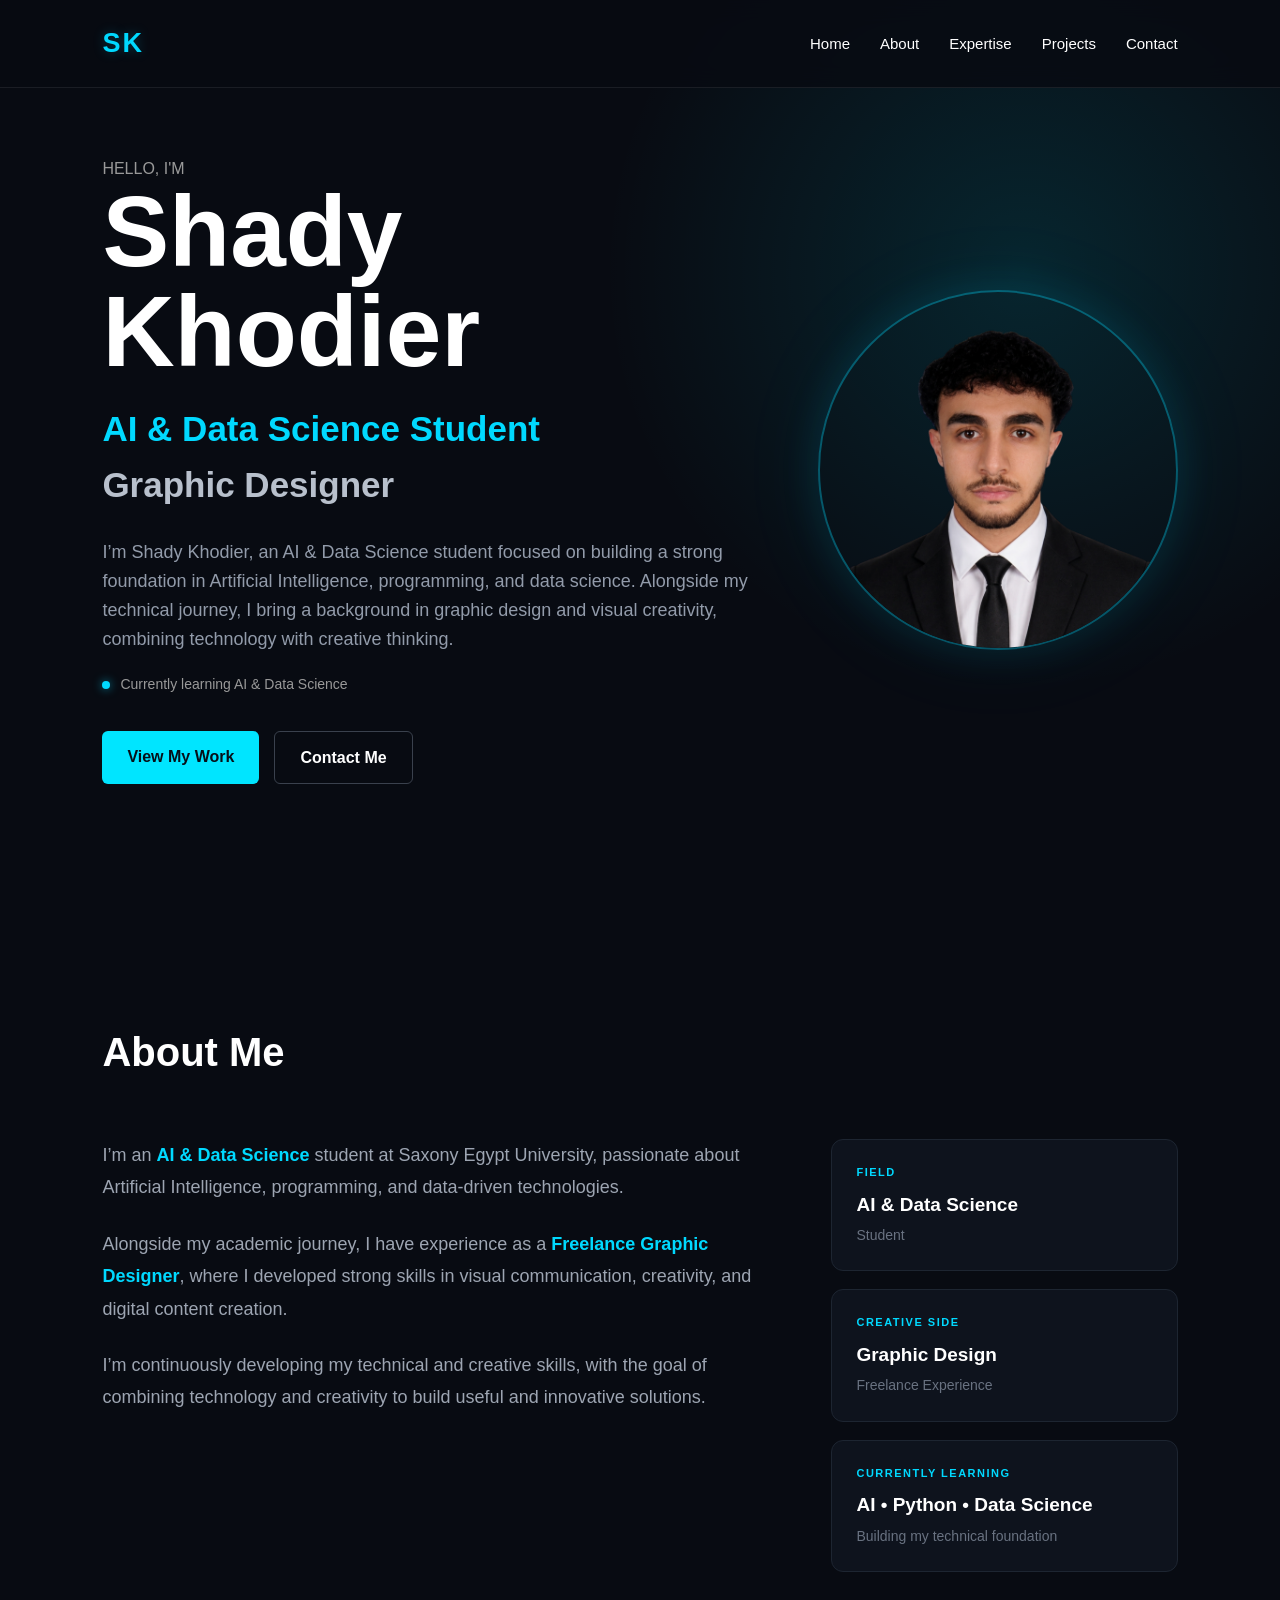
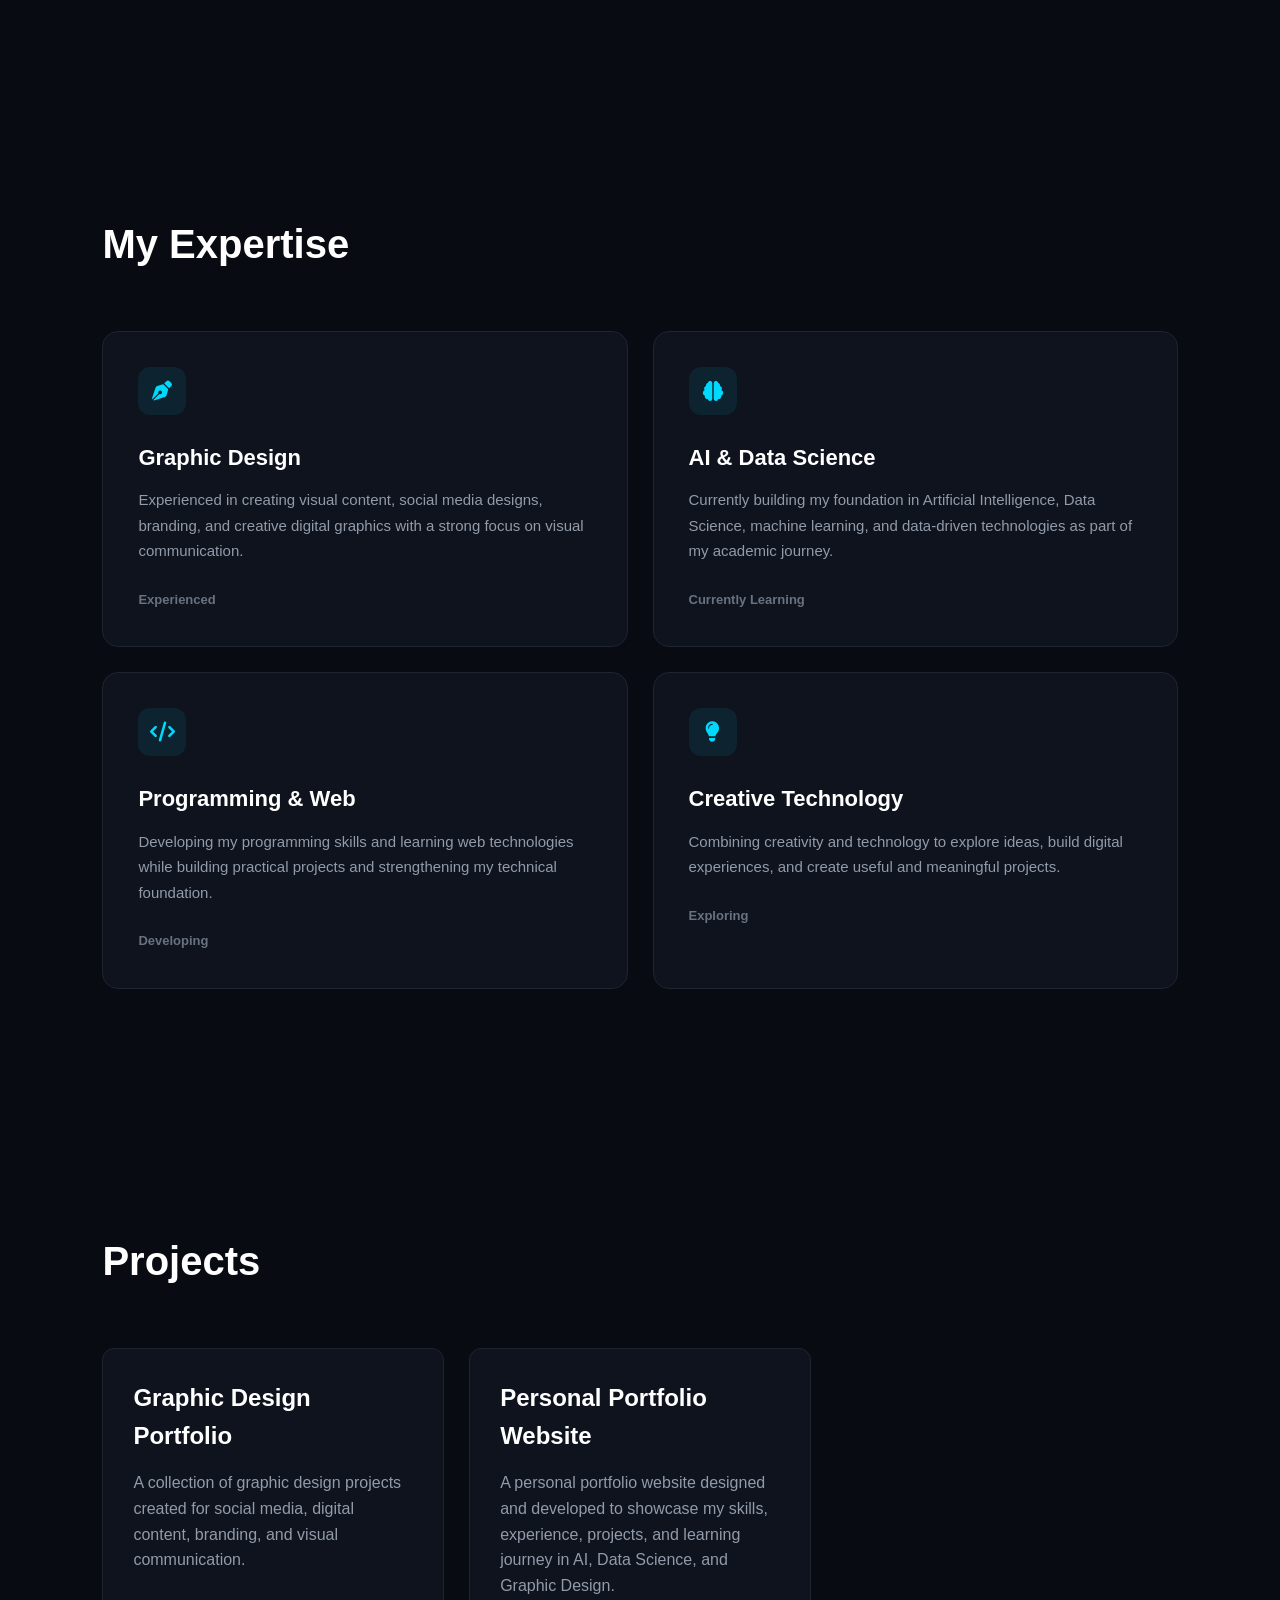
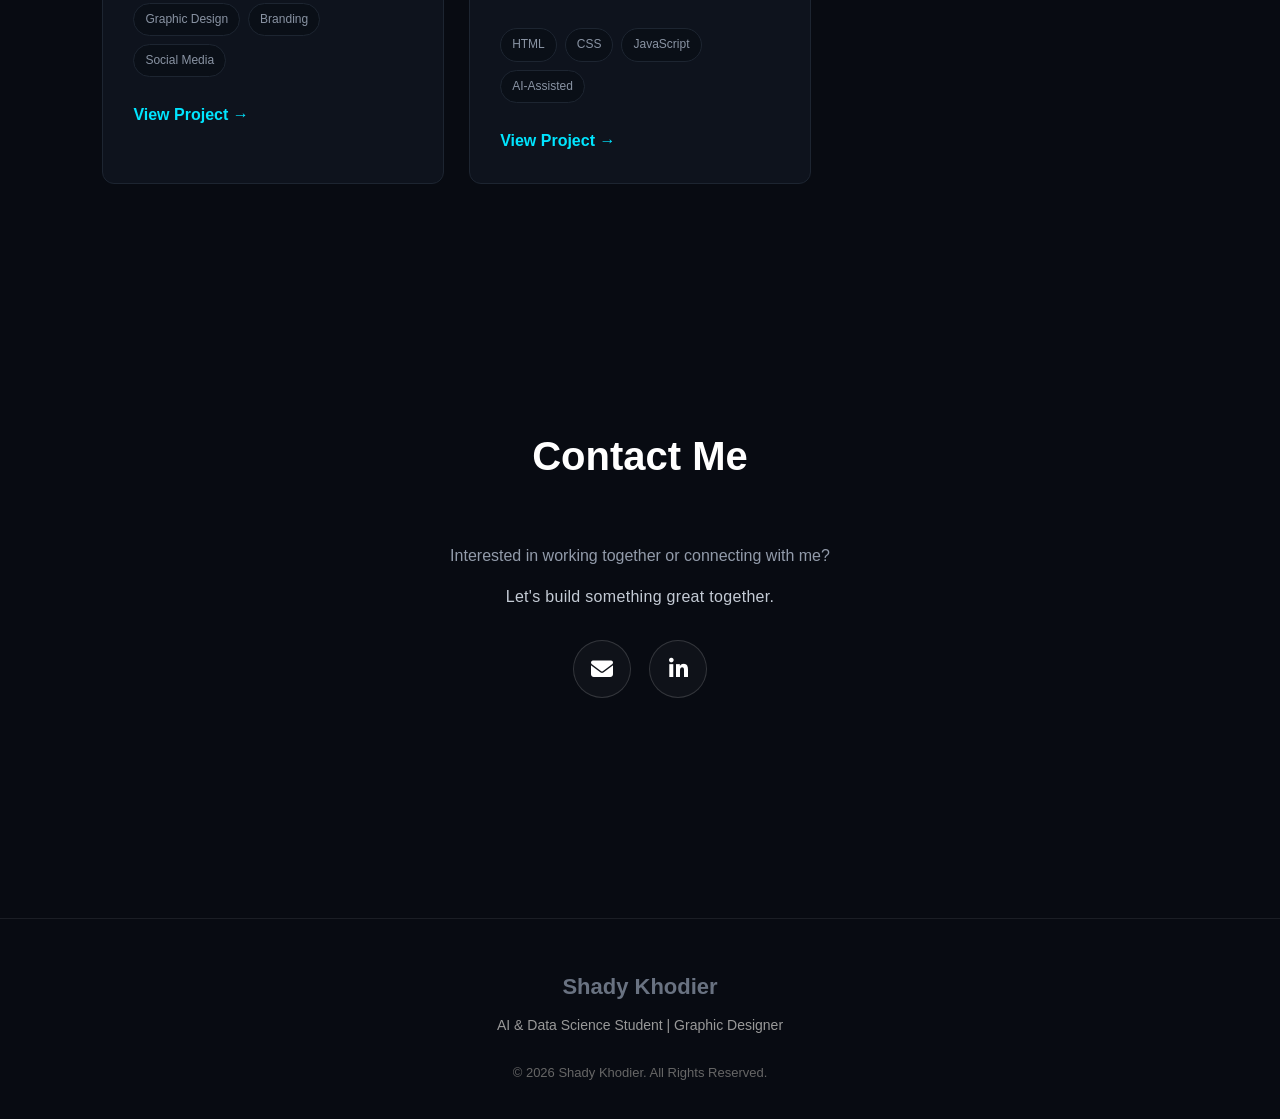
==== index.html @ 6417afae "Update index.html" ====
<!DOCTYPE html>
<html lang="en">
<head>
    <meta charset="UTF-8">
    <meta name="viewport" content="width=device-width, initial-scale=1.0">

    <title>Shady Khodier | Portfolio</title>
<meta name="google-site-verification" content="KczdoAHq66aQxVwwNg5sdXJlQKTDKPggame32g6WT70" />
    <link rel="icon" type="image/png" href="shady.png">
    <link rel="stylesheet" href="style.css">

<!-- Font Awesome Icons -->
<link rel="stylesheet" href="https://cdnjs.cloudflare.com/ajax/libs/font-awesome/6.5.2/css/all.min.css">
</head>

<body>

    <!-- Navigation -->
    <nav class="navbar">
        <div class="logo">SK</div>

        <ul class="nav-links">
            <li><a href="#home">Home</a></li>
            <li><a href="#about">About</a></li>
            <li><a href="#expertise">Expertise</a></li>
            <li><a href="#projects">Projects</a></li>
            <li><a href="#contact">Contact</a></li>
        </ul>
    </nav>


    <!-- Hero Section -->
    <section id="home" class="hero">

        

        <div class="hero-content">

           
            
            <p class="small-title">HELLO, I'M</p>

            <h1>Shady Khodier</h1>

            <h2>
    <span class="highlight-text">AI & Data Science Student</span><br>
    Graphic Designer
</h2>

            <p class="hero-description">
    I’m Shady Khodier, an AI & Data Science student focused on building
    a strong foundation in Artificial Intelligence, programming, and data science.
    Alongside my technical journey, I bring a background in graphic design
    and visual creativity, combining technology with creative thinking.
</p>

<p class="learning-status">
    <span class="status-dot"></span>
    Currently learning AI & Data Science
</p>

            <div class="hero-buttons">
                <a href="#projects" class="btn primary-btn">View My Work</a>
                <a href="#contact" class="btn secondary-btn">Contact Me</a>
            </div>

                </div>

        <div class="hero-image">
            <img src="shady.png" alt="Shady Khodier" style="width: 300px; height: 300px; object-fit: cover;">
        </div>

    </section>


    <!-- About -->
    <section id="about" class="section">

        <div class="section-title">
            
            <h2>About Me</h2>
        </div>

       <div class="about-content">

    <div class="about-text">

        <p>
            I’m an <span>AI & Data Science</span> student at Saxony Egypt University,
            passionate about Artificial Intelligence, programming, and data-driven technologies.
        </p>

        <p>
            Alongside my academic journey, I have experience as a
            <span>Freelance Graphic Designer</span>, where I developed strong skills
            in visual communication, creativity, and digital content creation.
        </p>

        <p>
            I’m continuously developing my technical and creative skills,
            with the goal of combining technology and creativity to build useful
            and innovative solutions.
        </p>

    </div>


    <div class="about-info">

        <div class="info-item">
            <span class="info-label">FIELD</span>
            <h3>AI & Data Science</h3>
            <p>Student</p>
        </div>

        <div class="info-item">
            <span class="info-label">CREATIVE SIDE</span>
            <h3>Graphic Design</h3>
            <p>Freelance Experience</p>
        </div>

        <div class="info-item">
            <span class="info-label">CURRENTLY LEARNING</span>
            <h3>AI • Python • Data Science</h3>
            <p>Building my technical foundation</p>
        </div>

    </div>

</div>

    </section>


    
<!-- Expertise -->
<section id="expertise" class="section">

    <div class="section-title">
        
        <h2>My Expertise</h2>
    </div>

    <div class="expertise-grid">

        <!-- Graphic Design -->
        <div class="expertise-card">

            <div class="expertise-top">
                

                <div class="expertise-icon">
                    <i class="fa-solid fa-pen-nib"></i>
                </div>
            </div>

            <h3>Graphic Design</h3>

            <p>
                Experienced in creating visual content, social media designs,
                branding, and creative digital graphics with a strong focus
                on visual communication.
            </p>

            <span class="expertise-status">Experienced</span>

        </div>


        <!-- AI & Data Science -->
        <div class="expertise-card">

            <div class="expertise-top">
                

                <div class="expertise-icon">
                    <i class="fa-solid fa-brain"></i>
                </div>
            </div>

            <h3>AI & Data Science</h3>

            <p>
                Currently building my foundation in Artificial Intelligence,
                Data Science, machine learning, and data-driven technologies
                as part of my academic journey.
            </p>

            <span class="expertise-status">Currently Learning</span>

        </div>


        <!-- Programming & Web -->
        <div class="expertise-card">

            <div class="expertise-top">
                

                <div class="expertise-icon">
                    <i class="fa-solid fa-code"></i>
                </div>
            </div>

            <h3>Programming & Web</h3>

            <p>
                Developing my programming skills and learning web technologies
                while building practical projects and strengthening my technical
                foundation.
            </p>

            <span class="expertise-status">Developing</span>

        </div>


        <!-- Creative Technology -->
        <div class="expertise-card">

            <div class="expertise-top">
                

                <div class="expertise-icon">
                    <i class="fa-solid fa-lightbulb"></i>
                </div>
            </div>

            <h3>Creative Technology</h3>

            <p>
                Combining creativity and technology to explore ideas,
                build digital experiences, and create useful and meaningful
                projects.
            </p>

            <span class="expertise-status">Exploring</span>

        </div>

    </div>

</section>




    <!-- Projects -->
<section id="projects" class="section">

    <div class="section-title">
        
        <h2>Projects</h2>
    </div>

    <div class="projects-grid">

        <!-- Project 01 -->
        <div class="project-card">

            <h3>Graphic Design Portfolio</h3>

            <p>
                A collection of graphic design projects created for social media,
                digital content, branding, and visual communication.
            </p>

            <div class="project-tags">
                <span>Graphic Design</span>
                <span>Branding</span>
                <span>Social Media</span>
            </div>

            <a href="graphic-design.html" class="project-link">
                View Project →
            </a>

        </div>


        <!-- Project 02 -->
        <div class="project-card">

            

            <h3>Personal Portfolio Website</h3>

            <p>
                A personal portfolio website designed and developed to showcase
                my skills, experience, projects, and learning journey in
                AI, Data Science, and Graphic Design.
            </p>

            <div class="project-tags">
                <span>HTML</span>
                <span>CSS</span>
                <span>JavaScript</span>
                <span>AI-Assisted</span>
            </div>

            <a href="portfolio-website.html" class="project-link">
    View Project →
</a>

        </div>

    </div>

</section>


   <!-- Contact -->
<section id="contact" class="section contact-section">

    <div class="section-title">
        
        <h2>Contact Me</h2>
    </div>

    <p>
    Interested in working together or connecting with me?
</p>

<p class="contact-cta">
    Let's build something great together.
</p>

    <div class="social-icons">

        <!-- Gmail -->
<a href="https://mail.google.com/mail/?view=cm&fs=1&to=engshadykhodier@gmail.com"
   target="_blank"
   rel="noopener noreferrer"
   class="social-icon"
   aria-label="Email">

    <i class="fa-solid fa-envelope"></i>

</a>


        <!-- LinkedIn -->
        <a href="https://www.linkedin.com/in/shady-ahmed-khodier/" 
           target="_blank"
           rel="noopener noreferrer"
           class="social-icon"
           aria-label="LinkedIn">

            <i class="fa-brands fa-linkedin-in"></i>

        </a>

    </div>

</section>


    <!-- Footer -->
<footer>

    <div class="footer-content">

        <h3>Shady Khodier</h3>

        <p>
            AI & Data Science Student | Graphic Designer
        </p>

        <span>
            © 2026 Shady Khodier. All Rights Reserved.
        </span>

    </div>

</footer>


    <script src="script.js"></script>

</body>
</html>
---- style.css ----
/* ================================
   RESET
================================ */

* {
    margin: 0;
    padding: 0;
    box-sizing: border-box;
}

html {
    scroll-behavior: smooth;
}

body {
    font-family: Arial, Helvetica, sans-serif;
    background: #080b12;
    color: #ffffff;
    line-height: 1.6;
}


/* ================================
   NAVBAR
================================ */

.navbar {
    position: fixed;
    top: 0;
    left: 0;
    width: 100%;

    display: flex;
    justify-content: space-between;
    align-items: center;

    padding: 22px 8%;

    background: rgba(8, 11, 18, 0.85);
    backdrop-filter: blur(12px);

    border-bottom: 1px solid rgba(255, 255, 255, 0.08);

    z-index: 1000;
}

.logo {
    font-size: 22px;
    font-weight: 700;
    letter-spacing: 1px;
}

.nav-links {
    display: flex;
    gap: 30px;
    list-style: none;
}

.nav-links a {
    color: #ffffff;
    text-decoration: none;
    font-size: 15px;

    transition: 0.3s;
}

.nav-links a:hover {
    color: #00e5ff;
}


/* ================================
   HERO
================================ */

.hero {
    min-height: 100vh;

    display: flex;
    align-items: center;

    padding: 120px 8% 80px;

    background:
        radial-gradient(
            circle at 80% 30%,
            rgba(0, 229, 255, 0.12),
            transparent 35%
        );
}

.hero-content {
    max-width: 850px;
}

.small-title {
    color: #999999;
}

.hero h1 {
    font-size: clamp(55px, 8vw, 100px);
    line-height: 1;
    margin-bottom: 20px;
}

.hero h2 {
    font-size: clamp(22px, 3vw, 35px);
    color: #b8c0cc;
    margin-bottom: 25px;
}

.hero-description {
    max-width: 650px;
    color: #929baa;
    font-size: 18px;
}


/* ================================
   BUTTONS
================================ */

.hero-buttons {
    display: flex;
    gap: 15px;
    margin-top: 35px;
    flex-wrap: wrap;
}

.btn {
    display: inline-block;

    padding: 13px 25px;

    border-radius: 6px;

    text-decoration: none;

    font-weight: bold;

    transition: 0.3s;
}

.primary-btn {
    background: #00e5ff;
    color: #061018;
}

.primary-btn:hover {
    transform: translateY(-3px);
    box-shadow: 0 10px 30px rgba(0, 229, 255, 0.25);
}

.secondary-btn {
    color: #ffffff;
    border: 1px solid #3a414d;
}

.secondary-btn:hover {
    border-color: #00e5ff;
    color: #00e5ff;
}


/* ================================
   SECTIONS
================================ */

.section {
    padding: 120px 8%;
    max-width: 1400px;
    margin: auto;
}

.section-title {
    display: flex;
    align-items: center;
    gap: 15px;

    margin-bottom: 55px;
}

.section-title span {
    color: #00e5ff;
    font-size: 14px;
    font-weight: bold;
}

.section-title h2 {
    font-size: 40px;
}


/* ================================
   ABOUT
================================ */

/* ================================
   ABOUT
================================ */

.about-content {
    display: grid;
    grid-template-columns: minmax(0, 1.5fr) minmax(280px, 0.8fr);
    gap: 80px;
    align-items: start;
}

.about-text {
    max-width: 800px;
}

.about-text p {
    color: #9da5b2;
    font-size: 18px;
    line-height: 1.8;
    margin-bottom: 24px;
}

.about-text p span {
    color: #00d9ff;
    font-weight: 600;
}


/* About Info */

.about-info {
    display: flex;
    flex-direction: column;
    gap: 18px;
}

.info-item {
    padding: 24px;
    background: #0e131d;
    border: 1px solid #1d2531;
    border-radius: 12px;
    transition: 0.3s ease;
}

.info-item:hover {
    transform: translateY(-4px);
    border-color: #00d9ff;
}

.info-label {
    display: block;
    color: #00d9ff;
    font-size: 11px;
    font-weight: bold;
    letter-spacing: 1.5px;
    margin-bottom: 8px;
}

.info-item h3 {
    font-size: 19px;
    margin-bottom: 4px;
}

.info-item p {
    color: #697281;
    font-size: 14px;
}



/* ================================
   EXPERTISE
================================ */

.expertise-grid {
    display: grid;
    grid-template-columns: repeat(2, 1fr);
    gap: 25px;
}

.expertise-card {
    position: relative;
    padding: 35px;

    background: #0e131d;
    border: 1px solid #1d2531;
    border-radius: 16px;

    transition: 0.3s ease;
    overflow: hidden;
}

.expertise-card:hover {
    transform: translateY(-7px);
    border-color: #00d9ff;
    box-shadow: 0 15px 40px rgba(0, 217, 255, 0.08);
}

.expertise-icon {
    width: 48px;
    height: 48px;

    display: flex;
    align-items: center;
    justify-content: center;

    margin-bottom: 25px;

    border-radius: 12px;

    background: rgba(0, 217, 255, 0.08);
    color: #00d9ff;

    font-size: 20px;
}

.expertise-card h3 {
    font-size: 22px;
    margin-bottom: 12px;
}

.expertise-card p {
    color: #929baa;
    line-height: 1.7;
    font-size: 15px;
    margin-bottom: 22px;
}

.expertise-status {
    color: #697281;
    font-size: 13px;
    font-weight: 600;
}

.expertise-status span {
    color: #00d9ff;
}


/* ================================
   PROJECTS
================================ */

.projects-grid {
    display: grid;
    grid-template-columns: repeat(3, 1fr);
    gap: 25px;
}

.project-card {
    min-height: 250px;

    padding: 30px;

    background: #0e131d;

    border: 1px solid #1d2531;

    border-radius: 12px;

    transition: 0.3s;
}

.project-card:hover {
    transform: translateY(-7px);
    border-color: #00e5ff;
}

.project-card h3 {
    font-size: 24px;
    margin-bottom: 15px;
}

.project-card p {
    color: #929baa;
    margin-bottom: 30px;
}

.project-link {
    color: #00e5ff;
    text-decoration: none;
    font-weight: bold;
}


/* ================================
   CONTACT
================================ */

.contact-section {
    text-align: center;
}

.contact-section .section-title {
    justify-content: center;
}

.contact-section > p {
    color: #929baa;
    margin-bottom: 30px;
}


/* ================================
   FOOTER
================================ */

footer {
    padding: 30px 8%;

    text-align: center;

    border-top: 1px solid #1d2531;

    color: #697281;

    font-size: 14px;
}


/* ================================
   RESPONSIVE
================================ */

@media (max-width: 900px) {
    .about-content {
        grid-template-columns: 1fr;
        gap: 40px;
    }
    
    .projects-grid {
        grid-template-columns: 1fr;
    }

    .nav-links {
        gap: 15px;
    }

    .hero h1 {
        font-size: 60px;
    }
}


@media (max-width: 600px) {

    .navbar {
        padding: 18px 5%;
    }

    .nav-links {
        display: none;
    }

    .hero,
    .section {
        padding-left: 5%;
        padding-right: 5%;
    }

    .hero h1 {
        font-size: 48px;
    }

    .hero h2 {
        font-size: 23px;
    }

    .section-title h2 {
        font-size: 32px;
    }
}
/* ============================= */
/* Graphic Design Page */
/* ============================= */

.graphic-design-page {
    padding-top: 140px;
}

.project-intro {
    max-width: 800px;
    margin-bottom: 60px;
}

.project-intro p {
    color: #a8a8a8;
    font-size: 17px;
    line-height: 1.8;
    margin-bottom: 15px;
}


/* Design Categories */

.design-categories {
    display: grid;
    grid-template-columns: repeat(2, 1fr);
    gap: 25px;
}


/* Design Card */

.design-card {
    position: relative;
    padding: 35px;
    border: 1px solid rgba(255, 255, 255, 0.08);
    border-radius: 16px;
    background: rgba(255, 255, 255, 0.02);
    transition: 0.3s ease;
    overflow: hidden;
}

.design-card:hover {
    transform: translateY(-8px);
    border-color: rgba(255, 255, 255, 0.25);
    background: rgba(255, 255, 255, 0.04);
}


/* Number */

.design-icon {
    width: 45px;
    height: 45px;

    display: flex;
    align-items: center;
    justify-content: center;

    margin-bottom: 25px;

    border: 1px solid rgba(255, 255, 255, 0.15);
    border-radius: 10px;

    font-size: 13px;
    color: #ffffff;
}


/* Card Title */

.design-card h3 {
    font-size: 22px;
    margin-bottom: 15px;
}


/* Card Description */

.design-card p {
    color: #999999;
    line-height: 1.7;
    font-size: 15px;
}


/* Back Button */

.project-back {
    margin-top: 60px;
}


/* ============================= */
/* Responsive */
/* ============================= */

@media (max-width: 768px) {

    .graphic-design-page {
        padding-top: 110px;
    }

    .design-categories {
        grid-template-columns: 1fr;
    }

    .design-card {
        padding: 28px;
    }

}
/* ============================= */
/* Portfolio Website Project */
/* ============================= */

.project-details-page {
    padding-top: 140px;
}


/* Project Information */

.project-info-grid {
    display: grid;
    grid-template-columns: repeat(2, 1fr);
    gap: 25px;
    margin-top: 50px;
}


.project-info-card {
    padding: 35px;
    border: 1px solid rgba(255, 255, 255, 0.08);
    border-radius: 16px;
    background: rgba(255, 255, 255, 0.02);
    transition: 0.3s ease;
}


.project-info-card:hover {
    transform: translateY(-8px);
    border-color: rgba(255, 255, 255, 0.25);
    background: rgba(255, 255, 255, 0.04);
}


.project-info-card span {
    display: block;
    margin-bottom: 20px;

    font-size: 13px;
    color: #999999;
}


.project-info-card h3 {
    font-size: 22px;
    margin-bottom: 15px;
}


.project-info-card p {
    color: #999999;
    line-height: 1.7;
    font-size: 15px;
}


/* Project Story */

.project-story {
    max-width: 850px;
    margin-top: 80px;
}


.project-story h2 {
    font-size: 30px;
    margin-bottom: 20px;
}


.project-story p {
    color: #999999;
    line-height: 1.8;
    font-size: 16px;
    margin-bottom: 18px;
}


/* Future Improvements */

.future-list {
    padding-left: 20px;
    margin-top: 25px;
}


.future-list li {
    color: #999999;
    line-height: 2;
    margin-bottom: 8px;
}


/* Back Button */

.project-details-page .project-back {
    margin-top: 70px;
}


/* Responsive */

@media (max-width: 768px) {

    .project-details-page {
        padding-top: 110px;
    }

    .project-info-grid {
        grid-template-columns: 1fr;
    }

    .project-info-card {
        padding: 28px;
    }

    .project-story h2 {
        font-size: 25px;
    }

}
/* ============================= */
/* Contact Social Icons */
/* ============================= */

.social-icons {
    display: flex;
    justify-content: center;
    align-items: center;
    gap: 18px;
    margin-top: 30px;
}

.social-icon {
    width: 58px;
    height: 58px;

    display: flex;
    align-items: center;
    justify-content: center;

    border: 1px solid rgba(255, 255, 255, 0.15);
    border-radius: 50%;

    color: #ffffff;
    text-decoration: none;

    font-size: 22px;

    background: rgba(255, 255, 255, 0.03);

    transition: 0.3s ease;
}

.social-icon:hover {
    transform: translateY(-5px);
    border-color: rgba(255, 255, 255, 0.4);
    background: rgba(255, 255, 255, 0.08);
}
/* ============================= */
/* Footer */
/* ============================= */

footer {
    margin-top: 100px;
    padding: 50px 20px 35px;

    border-top: 1px solid rgba(255, 255, 255, 0.08);

    text-align: center;
}

.footer-content h3 {
    font-size: 22px;
    margin-bottom: 10px;
}

.footer-content p {
    color: #999999;
    font-size: 14px;
    margin-bottom: 25px;
}

.footer-content span {
    color: #666666;
    font-size: 13px;
}
/* Hero Highlight */

.highlight-text {
    color: #00d9ff;
    font-weight: 700;
}
/* Learning Status */

.learning-status {
    display: flex;
    align-items: center;
    gap: 10px;

    margin-top: 20px;

    color: #999999;
    font-size: 14px;
}

.status-dot {
    width: 8px;
    height: 8px;

    border-radius: 50%;

    background: #00d9ff;

    box-shadow: 0 0 10px rgba(0, 217, 255, 0.6);
}
/* Navbar Logo */

.logo {
    color: #00d9ff;
}
/* SK Logo */

/* SK Logo */

.logo {
    color: #00d9ff;
    font-size: 27px;
    font-weight: 900;
    letter-spacing: 2px;

    text-transform: uppercase;

    text-shadow: 0 0 12px rgba(0, 217, 255, 0.25);

    transition: 0.3s ease;
}

.logo:hover {
    text-shadow: 0 0 18px rgba(0, 217, 255, 0.5);
}
/* ================================
   EXPERTISE RESPONSIVE
================================ */

@media (max-width: 768px) {

    .expertise-grid {
        grid-template-columns: 1fr;
    }

    .expertise-card {
        padding: 28px;
    }

}



/* ================================
   PROJECT TAGS
================================ */

.project-tags {
    display: flex;
    flex-wrap: wrap;
    gap: 8px;
    margin-bottom: 25px;
}

.project-tags span {
    padding: 6px 11px;

    border: 1px solid #1d2531;
    border-radius: 20px;

    color: #8993a3;
    background: #0a0f17;

    font-size: 12px;
    transition: 0.3s ease;
}

.project-tags span:hover {
    color: #00d9ff;
    border-color: #00d9ff;
}
/* ================================
   CONTACT CTA
================================ */

.contact-cta {
    margin-top: -15px;
    color: #c4cbd5 !important;
    font-size: 16px;
    font-weight: 500;
    letter-spacing: 0.3px;
}
/* ================================
   HERO IMAGE
================================ */

.hero {
    justify-content: space-between;
    gap: 60px;
}

.hero-image {
    width: 360px;
    height: 360px;
    flex-shrink: 0;

    display: flex;
    align-items: center;
    justify-content: center;

    border-radius: 50%;

    border: 2px solid rgba(0, 217, 255, 0.35);

    box-shadow:
        0 0 40px rgba(0, 217, 255, 0.12),
        0 0 100px rgba(0, 217, 255, 0.05);

    overflow: hidden;
}

.hero-image img {
    width: 100%;
    height: 100%;
    object-fit: cover;
    display: block;
   transform: scale(1.25) translateY(25px);
}
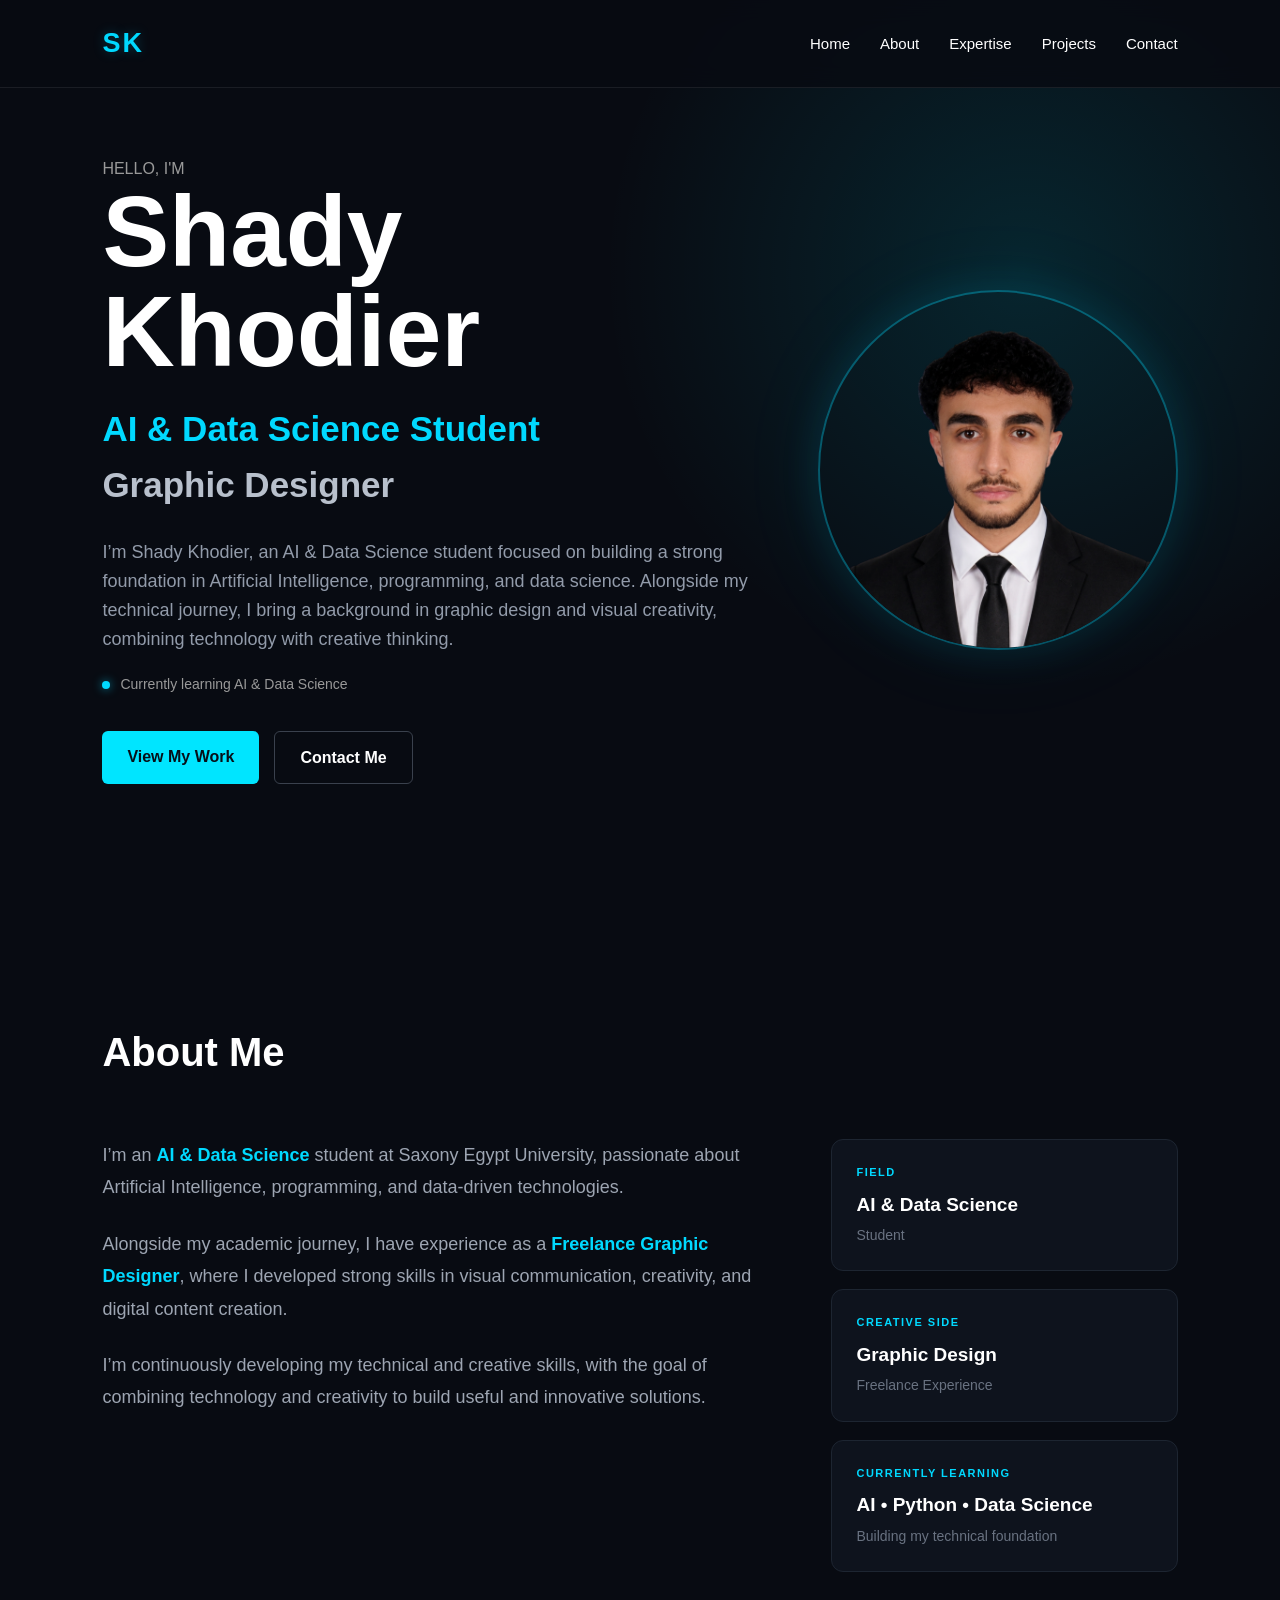
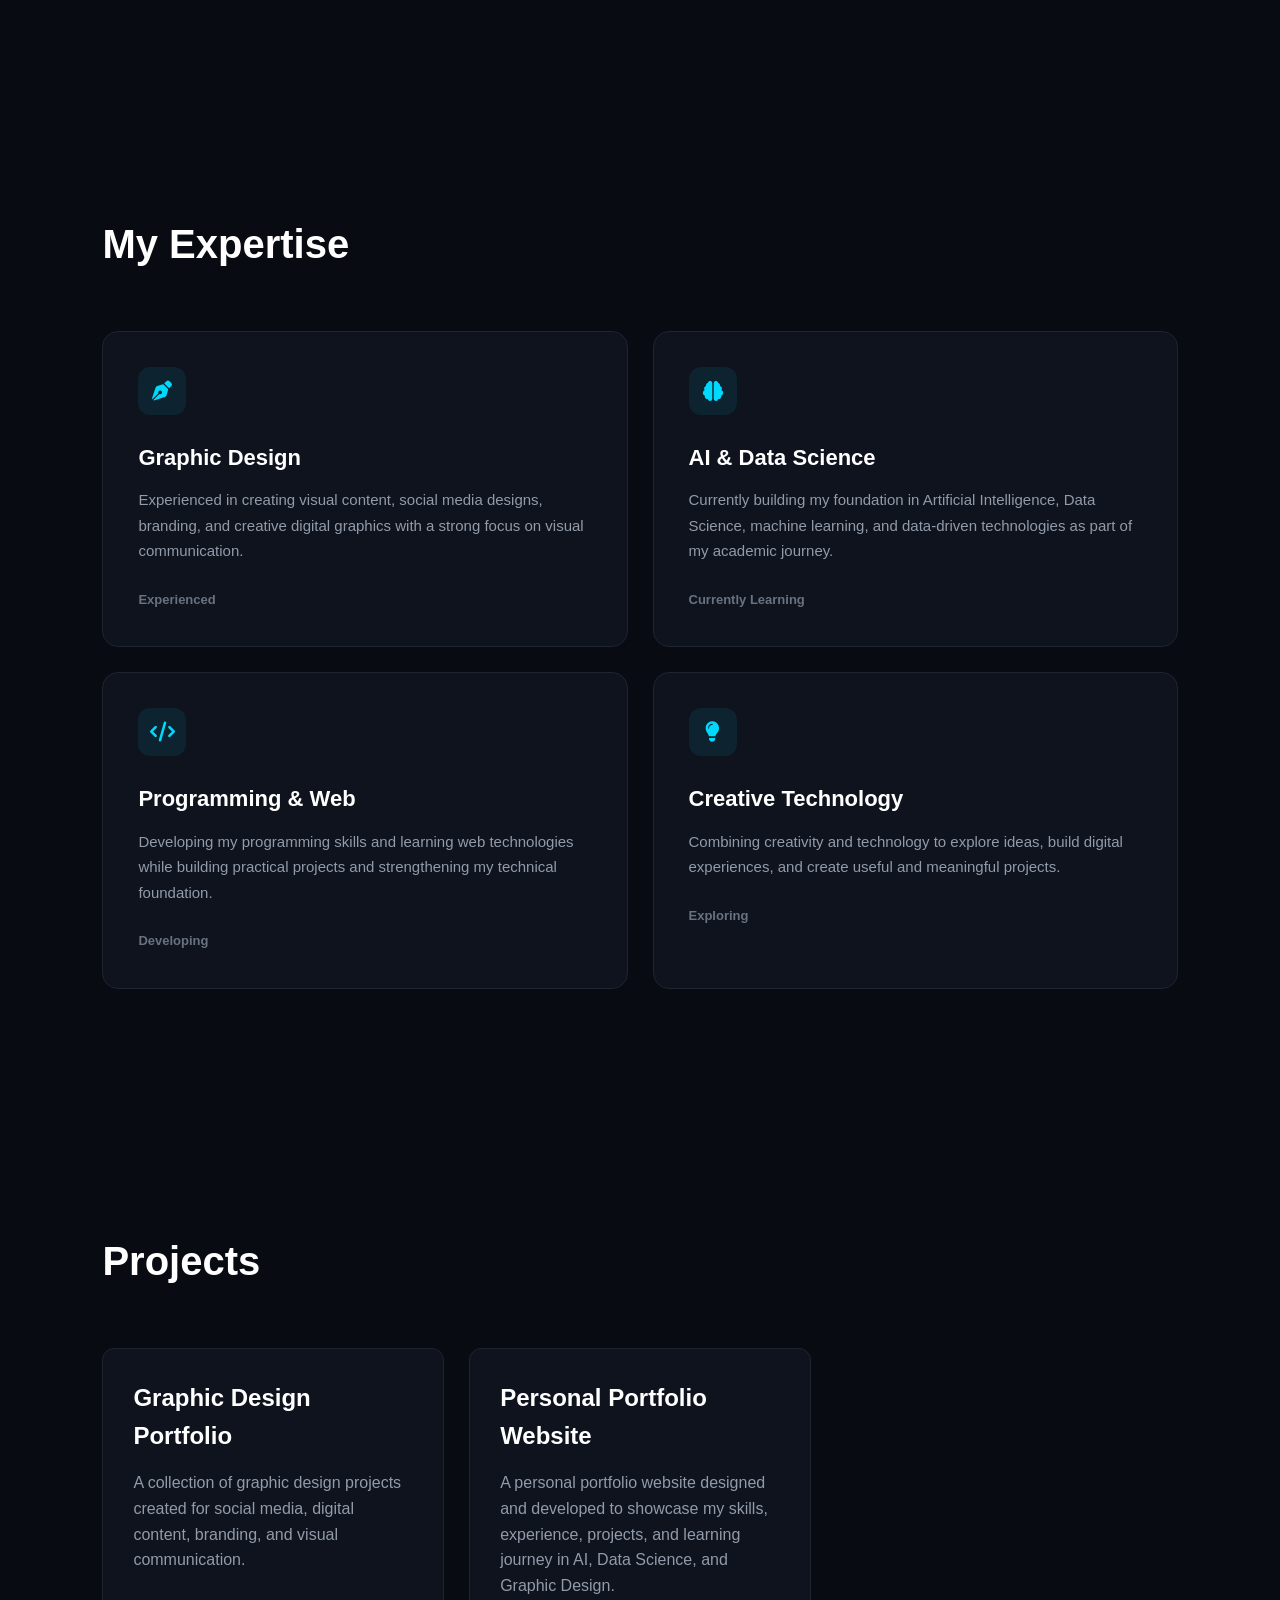
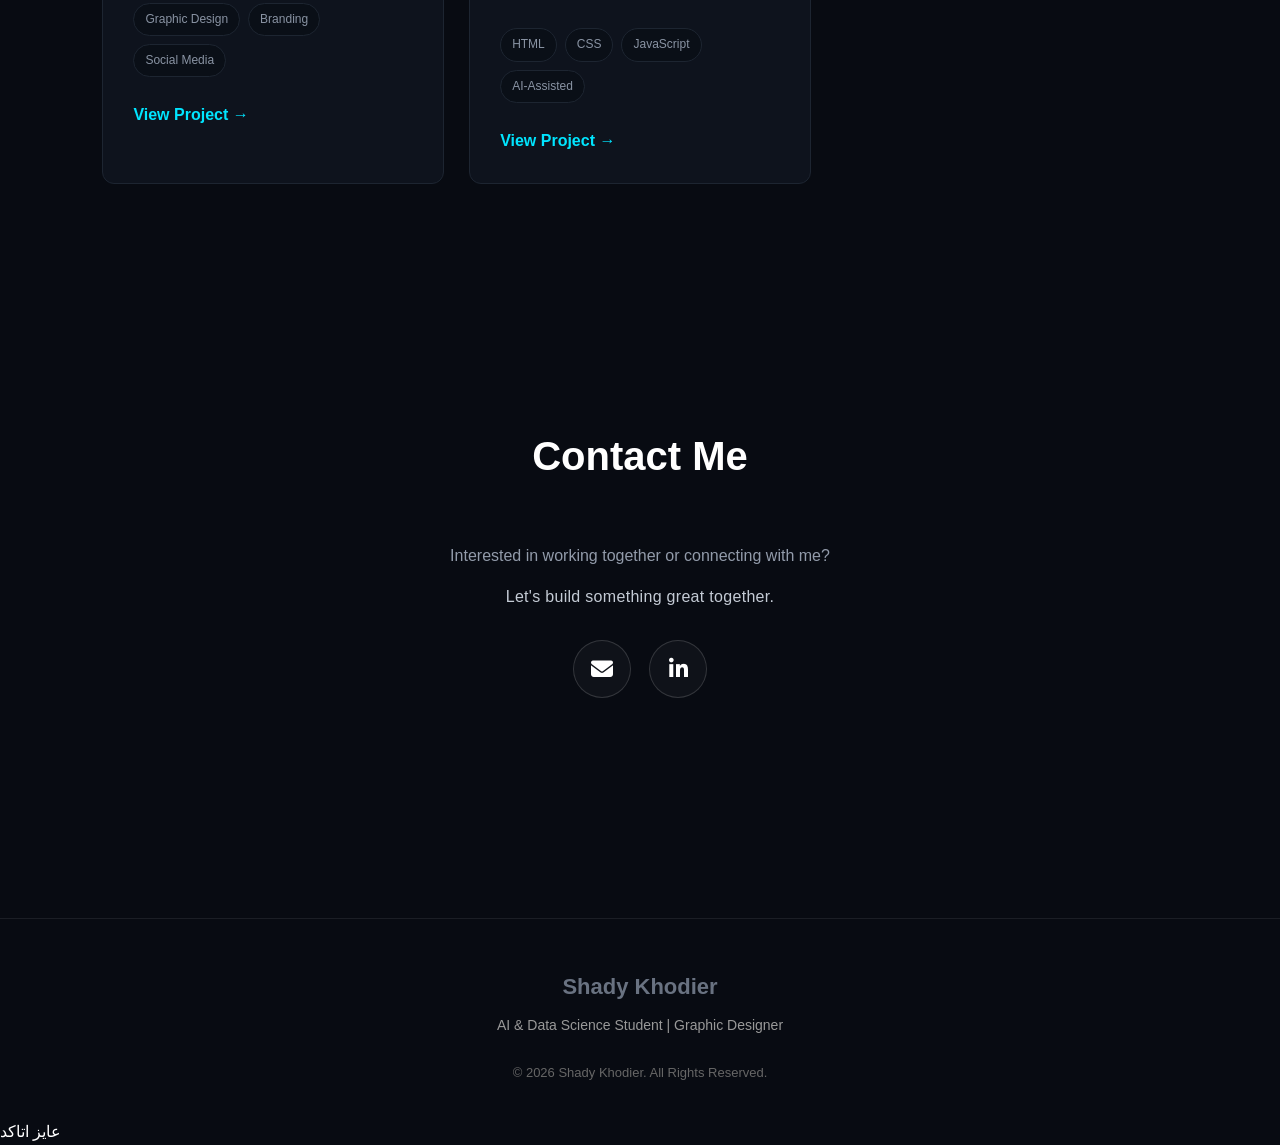
==== commit 184cea05: "test: added verification text" ====
--- a/index.html
+++ b/index.html
@@ -377,5 +377,7 @@
 
     <script src="script.js"></script>
 
+عايز اتاكد
+
 </body>
 </html>
--- a/style.css
+++ b/style.css
@@ -45,9 +45,17 @@
 }
 
 .logo {
-    font-size: 22px;
-    font-weight: 700;
-    letter-spacing: 1px;
+    color: #00d9ff;
+    font-size: 27px;
+    font-weight: 900;
+    letter-spacing: 2px;
+    text-transform: uppercase;
+    text-shadow: 0 0 12px rgba(0, 217, 255, 0.25);
+    transition: 0.3s ease;
+}
+
+.logo:hover {
+    text-shadow: 0 0 18px rgba(0, 217, 255, 0.5);
 }
 
 .nav-links {
@@ -87,6 +95,8 @@
             rgba(0, 229, 255, 0.12),
             transparent 35%
         );
+    justify-content: space-between;
+    gap: 60px;
 }
 
 .hero-content {
@@ -115,6 +125,56 @@
     font-size: 18px;
 }
 
+.highlight-text {
+    color: #00d9ff;
+    font-weight: 700;
+}
+
+.learning-status {
+    display: flex;
+    align-items: center;
+    gap: 10px;
+    margin-top: 20px;
+    color: #999999;
+    font-size: 14px;
+}
+
+.status-dot {
+    width: 8px;
+    height: 8px;
+    border-radius: 50%;
+    background: #00d9ff;
+    box-shadow: 0 0 10px rgba(0, 217, 255, 0.6);
+}
+
+.hero-image {
+    width: 360px;
+    height: 360px;
+    flex-shrink: 0;
+
+    display: flex;
+    align-items: center;
+    justify-content: center;
+
+    border-radius: 50%;
+
+    border: 2px solid rgba(0, 217, 255, 0.35);
+
+    box-shadow:
+        0 0 40px rgba(0, 217, 255, 0.12),
+        0 0 100px rgba(0, 217, 255, 0.05);
+
+    overflow: hidden;
+}
+
+.hero-image img {
+    width: 100%;
+    height: 100%;
+    object-fit: cover;
+    display: block;
+    transform: scale(1.25) translateY(25px);
+}
+
 
 /* ================================
    BUTTONS
@@ -190,10 +250,6 @@
     font-size: 40px;
 }
 
-
-/* ================================
-   ABOUT
-================================ */
 
 /* ================================
    ABOUT
@@ -221,9 +277,6 @@
     color: #00d9ff;
     font-weight: 600;
 }
-
-
-/* About Info */
 
 .about-info {
     display: flex;
@@ -264,7 +317,6 @@
 }
 
 
-
 /* ================================
    EXPERTISE
 ================================ */
@@ -379,97 +431,32 @@
     font-weight: bold;
 }
 
-
-/* ================================
-   CONTACT
-================================ */
-
-.contact-section {
-    text-align: center;
-}
-
-.contact-section .section-title {
-    justify-content: center;
-}
-
-.contact-section > p {
-    color: #929baa;
-    margin-bottom: 30px;
-}
-
-
-/* ================================
-   FOOTER
-================================ */
-
-footer {
-    padding: 30px 8%;
-
-    text-align: center;
-
-    border-top: 1px solid #1d2531;
-
-    color: #697281;
-
-    font-size: 14px;
-}
-
-
-/* ================================
-   RESPONSIVE
-================================ */
-
-@media (max-width: 900px) {
-    .about-content {
-        grid-template-columns: 1fr;
-        gap: 40px;
-    }
-    
-    .projects-grid {
-        grid-template-columns: 1fr;
-    }
-
-    .nav-links {
-        gap: 15px;
-    }
-
-    .hero h1 {
-        font-size: 60px;
-    }
-}
-
-
-@media (max-width: 600px) {
-
-    .navbar {
-        padding: 18px 5%;
-    }
-
-    .nav-links {
-        display: none;
-    }
-
-    .hero,
-    .section {
-        padding-left: 5%;
-        padding-right: 5%;
-    }
-
-    .hero h1 {
-        font-size: 48px;
-    }
-
-    .hero h2 {
-        font-size: 23px;
-    }
-
-    .section-title h2 {
-        font-size: 32px;
-    }
-}
-/* ============================= */
-/* Graphic Design Page */
-/* ============================= */
+.project-tags {
+    display: flex;
+    flex-wrap: wrap;
+    gap: 8px;
+    margin-bottom: 25px;
+}
+
+.project-tags span {
+    padding: 6px 11px;
+    border: 1px solid #1d2531;
+    border-radius: 20px;
+    color: #8993a3;
+    background: #0a0f17;
+    font-size: 12px;
+    transition: 0.3s ease;
+}
+
+.project-tags span:hover {
+    color: #00d9ff;
+    border-color: #00d9ff;
+}
+
+
+/* ================================
+   GRAPHIC DESIGN PAGE
+================================ */
 
 .graphic-design-page {
     padding-top: 140px;
@@ -487,17 +474,11 @@
     margin-bottom: 15px;
 }
 
-
-/* Design Categories */
-
 .design-categories {
     display: grid;
     grid-template-columns: repeat(2, 1fr);
     gap: 25px;
 }
-
-
-/* Design Card */
 
 .design-card {
     position: relative;
@@ -515,9 +496,6 @@
     background: rgba(255, 255, 255, 0.04);
 }
 
-
-/* Number */
-
 .design-icon {
     width: 45px;
     height: 45px;
@@ -535,16 +513,10 @@
     color: #ffffff;
 }
 
-
-/* Card Title */
-
 .design-card h3 {
     font-size: 22px;
     margin-bottom: 15px;
 }
-
-
-/* Card Description */
 
 .design-card p {
     color: #999999;
@@ -552,43 +524,18 @@
     font-size: 15px;
 }
 
-
-/* Back Button */
-
 .project-back {
     margin-top: 60px;
 }
 
 
-/* ============================= */
-/* Responsive */
-/* ============================= */
-
-@media (max-width: 768px) {
-
-    .graphic-design-page {
-        padding-top: 110px;
-    }
-
-    .design-categories {
-        grid-template-columns: 1fr;
-    }
-
-    .design-card {
-        padding: 28px;
-    }
-
-}
-/* ============================= */
-/* Portfolio Website Project */
-/* ============================= */
+/* ================================
+   PORTFOLIO DETAILS PAGE
+================================ */
 
 .project-details-page {
     padding-top: 140px;
 }
-
-
-/* Project Information */
 
 .project-info-grid {
     display: grid;
@@ -596,7 +543,6 @@
     gap: 25px;
     margin-top: 50px;
 }
-
 
 .project-info-card {
     padding: 35px;
@@ -606,28 +552,23 @@
     transition: 0.3s ease;
 }
 
-
 .project-info-card:hover {
     transform: translateY(-8px);
     border-color: rgba(255, 255, 255, 0.25);
     background: rgba(255, 255, 255, 0.04);
 }
 
-
 .project-info-card span {
     display: block;
     margin-bottom: 20px;
-
     font-size: 13px;
     color: #999999;
 }
-
 
 .project-info-card h3 {
     font-size: 22px;
     margin-bottom: 15px;
 }
-
 
 .project-info-card p {
     color: #999999;
@@ -635,20 +576,15 @@
     font-size: 15px;
 }
 
-
-/* Project Story */
-
 .project-story {
     max-width: 850px;
     margin-top: 80px;
 }
 
-
 .project-story h2 {
     font-size: 30px;
     margin-bottom: 20px;
 }
-
 
 .project-story p {
     color: #999999;
@@ -657,14 +593,10 @@
     margin-bottom: 18px;
 }
 
-
-/* Future Improvements */
-
 .future-list {
     padding-left: 20px;
     margin-top: 25px;
 }
-
 
 .future-list li {
     color: #999999;
@@ -672,204 +604,27 @@
     margin-bottom: 8px;
 }
 
-
-/* Back Button */
-
 .project-details-page .project-back {
     margin-top: 70px;
 }
 
 
-/* Responsive */
-
-@media (max-width: 768px) {
-
-    .project-details-page {
-        padding-top: 110px;
-    }
-
-    .project-info-grid {
-        grid-template-columns: 1fr;
-    }
-
-    .project-info-card {
-        padding: 28px;
-    }
-
-    .project-story h2 {
-        font-size: 25px;
-    }
-
-}
-/* ============================= */
-/* Contact Social Icons */
-/* ============================= */
-
-.social-icons {
-    display: flex;
+/* ================================
+   CONTACT & SOCIAL
+================================ */
+
+.contact-section {
+    text-align: center;
+}
+
+.contact-section .section-title {
     justify-content: center;
-    align-items: center;
-    gap: 18px;
-    margin-top: 30px;
-}
-
-.social-icon {
-    width: 58px;
-    height: 58px;
-
-    display: flex;
-    align-items: center;
-    justify-content: center;
-
-    border: 1px solid rgba(255, 255, 255, 0.15);
-    border-radius: 50%;
-
-    color: #ffffff;
-    text-decoration: none;
-
-    font-size: 22px;
-
-    background: rgba(255, 255, 255, 0.03);
-
-    transition: 0.3s ease;
-}
-
-.social-icon:hover {
-    transform: translateY(-5px);
-    border-color: rgba(255, 255, 255, 0.4);
-    background: rgba(255, 255, 255, 0.08);
-}
-/* ============================= */
-/* Footer */
-/* ============================= */
-
-footer {
-    margin-top: 100px;
-    padding: 50px 20px 35px;
-
-    border-top: 1px solid rgba(255, 255, 255, 0.08);
-
-    text-align: center;
-}
-
-.footer-content h3 {
-    font-size: 22px;
-    margin-bottom: 10px;
-}
-
-.footer-content p {
-    color: #999999;
-    font-size: 14px;
-    margin-bottom: 25px;
-}
-
-.footer-content span {
-    color: #666666;
-    font-size: 13px;
-}
-/* Hero Highlight */
-
-.highlight-text {
-    color: #00d9ff;
-    font-weight: 700;
-}
-/* Learning Status */
-
-.learning-status {
-    display: flex;
-    align-items: center;
-    gap: 10px;
-
-    margin-top: 20px;
-
-    color: #999999;
-    font-size: 14px;
-}
-
-.status-dot {
-    width: 8px;
-    height: 8px;
-
-    border-radius: 50%;
-
-    background: #00d9ff;
-
-    box-shadow: 0 0 10px rgba(0, 217, 255, 0.6);
-}
-/* Navbar Logo */
-
-.logo {
-    color: #00d9ff;
-}
-/* SK Logo */
-
-/* SK Logo */
-
-.logo {
-    color: #00d9ff;
-    font-size: 27px;
-    font-weight: 900;
-    letter-spacing: 2px;
-
-    text-transform: uppercase;
-
-    text-shadow: 0 0 12px rgba(0, 217, 255, 0.25);
-
-    transition: 0.3s ease;
-}
-
-.logo:hover {
-    text-shadow: 0 0 18px rgba(0, 217, 255, 0.5);
-}
-/* ================================
-   EXPERTISE RESPONSIVE
-================================ */
-
-@media (max-width: 768px) {
-
-    .expertise-grid {
-        grid-template-columns: 1fr;
-    }
-
-    .expertise-card {
-        padding: 28px;
-    }
-
-}
-
-
-
-/* ================================
-   PROJECT TAGS
-================================ */
-
-.project-tags {
-    display: flex;
-    flex-wrap: wrap;
-    gap: 8px;
-    margin-bottom: 25px;
-}
-
-.project-tags span {
-    padding: 6px 11px;
-
-    border: 1px solid #1d2531;
-    border-radius: 20px;
-
-    color: #8993a3;
-    background: #0a0f17;
-
-    font-size: 12px;
-    transition: 0.3s ease;
-}
-
-.project-tags span:hover {
-    color: #00d9ff;
-    border-color: #00d9ff;
-}
-/* ================================
-   CONTACT CTA
-================================ */
+}
+
+.contact-section > p {
+    color: #929baa;
+    margin-bottom: 30px;
+}
 
 .contact-cta {
     margin-top: -15px;
@@ -878,39 +633,177 @@
     font-weight: 500;
     letter-spacing: 0.3px;
 }
-/* ================================
-   HERO IMAGE
-================================ */
-
-.hero {
-    justify-content: space-between;
-    gap: 60px;
-}
-
-.hero-image {
-    width: 360px;
-    height: 360px;
-    flex-shrink: 0;
+
+.social-icons {
+    display: flex;
+    justify-content: center;
+    align-items: center;
+    gap: 18px;
+    margin-top: 30px;
+}
+
+.social-icon {
+    width: 58px;
+    height: 58px;
 
     display: flex;
     align-items: center;
     justify-content: center;
 
+    border: 1px solid rgba(255, 255, 255, 0.15);
     border-radius: 50%;
 
-    border: 2px solid rgba(0, 217, 255, 0.35);
-
-    box-shadow:
-        0 0 40px rgba(0, 217, 255, 0.12),
-        0 0 100px rgba(0, 217, 255, 0.05);
-
-    overflow: hidden;
-}
-
-.hero-image img {
-    width: 100%;
-    height: 100%;
-    object-fit: cover;
-    display: block;
-   transform: scale(1.25) translateY(25px);
-}
+    color: #ffffff;
+    text-decoration: none;
+
+    font-size: 22px;
+
+    background: rgba(255, 255, 255, 0.03);
+
+    transition: 0.3s ease;
+}
+
+.social-icon:hover {
+    transform: translateY(-5px);
+    border-color: rgba(255, 255, 255, 0.4);
+    background: rgba(255, 255, 255, 0.08);
+}
+
+
+/* ================================
+   FOOTER
+================================ */
+
+footer {
+    margin-top: 100px;
+    padding: 50px 20px 35px;
+    border-top: 1px solid rgba(255, 255, 255, 0.08);
+    text-align: center;
+    color: #697281;
+    font-size: 14px;
+}
+
+.footer-content h3 {
+    font-size: 22px;
+    margin-bottom: 10px;
+}
+
+.footer-content p {
+    color: #999999;
+    font-size: 14px;
+    margin-bottom: 25px;
+}
+
+.footer-content span {
+    color: #666666;
+    font-size: 13px;
+}
+
+
+/* ================================
+   RESPONSIVE (TABLETS & DESKTOP SMALL)
+================================ */
+
+@media (max-width: 900px) {
+    .about-content {
+        grid-template-columns: 1fr;
+        gap: 40px;
+    }
+    
+    .projects-grid {
+        grid-template-columns: 1fr;
+    }
+
+    .nav-links {
+        gap: 15px;
+    }
+}
+
+
+/* ================================
+   RESPONSIVE (MOBILE DEVICES)
+================================ */
+
+@media (max-width: 768px) {
+    .hero {
+        flex-direction: column-reverse;
+        text-align: center;
+        align-items: center;
+        padding-top: 110px;
+        gap: 35px;
+    }
+
+    .hero-content {
+        display: flex;
+        flex-direction: column;
+        align-items: center;
+    }
+
+    .hero-image {
+        width: 260px;
+        height: 260px;
+    }
+
+    .hero-image img {
+        transform: translateY(12px) scale(0.92) !important;
+        object-fit: cover !important;
+    }
+
+    .hero-buttons {
+        justify-content: center;
+    }
+
+    .learning-status {
+        justify-content: center;
+    }
+
+    .hero h1 {
+        font-size: clamp(36px, 10vw, 48px);
+    }
+
+    .hero h2 {
+        font-size: 20px;
+    }
+
+    .hero-description {
+        font-size: 15px;
+    }
+
+    .section {
+        padding: 60px 5%;
+    }
+
+    .section-title h2 {
+        font-size: 28px;
+    }
+
+    .expertise-grid,
+    .design-categories,
+    .project-info-grid {
+        grid-template-columns: 1fr;
+    }
+
+    .graphic-design-page,
+    .project-details-page {
+        padding-top: 100px;
+    }
+}
+
+@media (max-width: 600px) {
+    .navbar {
+        flex-direction: column;
+        gap: 10px;
+        padding: 12px 5%;
+    }
+
+    .nav-links {
+        display: flex !important;
+        gap: 12px;
+        flex-wrap: wrap;
+        justify-content: center;
+    }
+
+    .nav-links a {
+        font-size: 13px;
+    }
+}
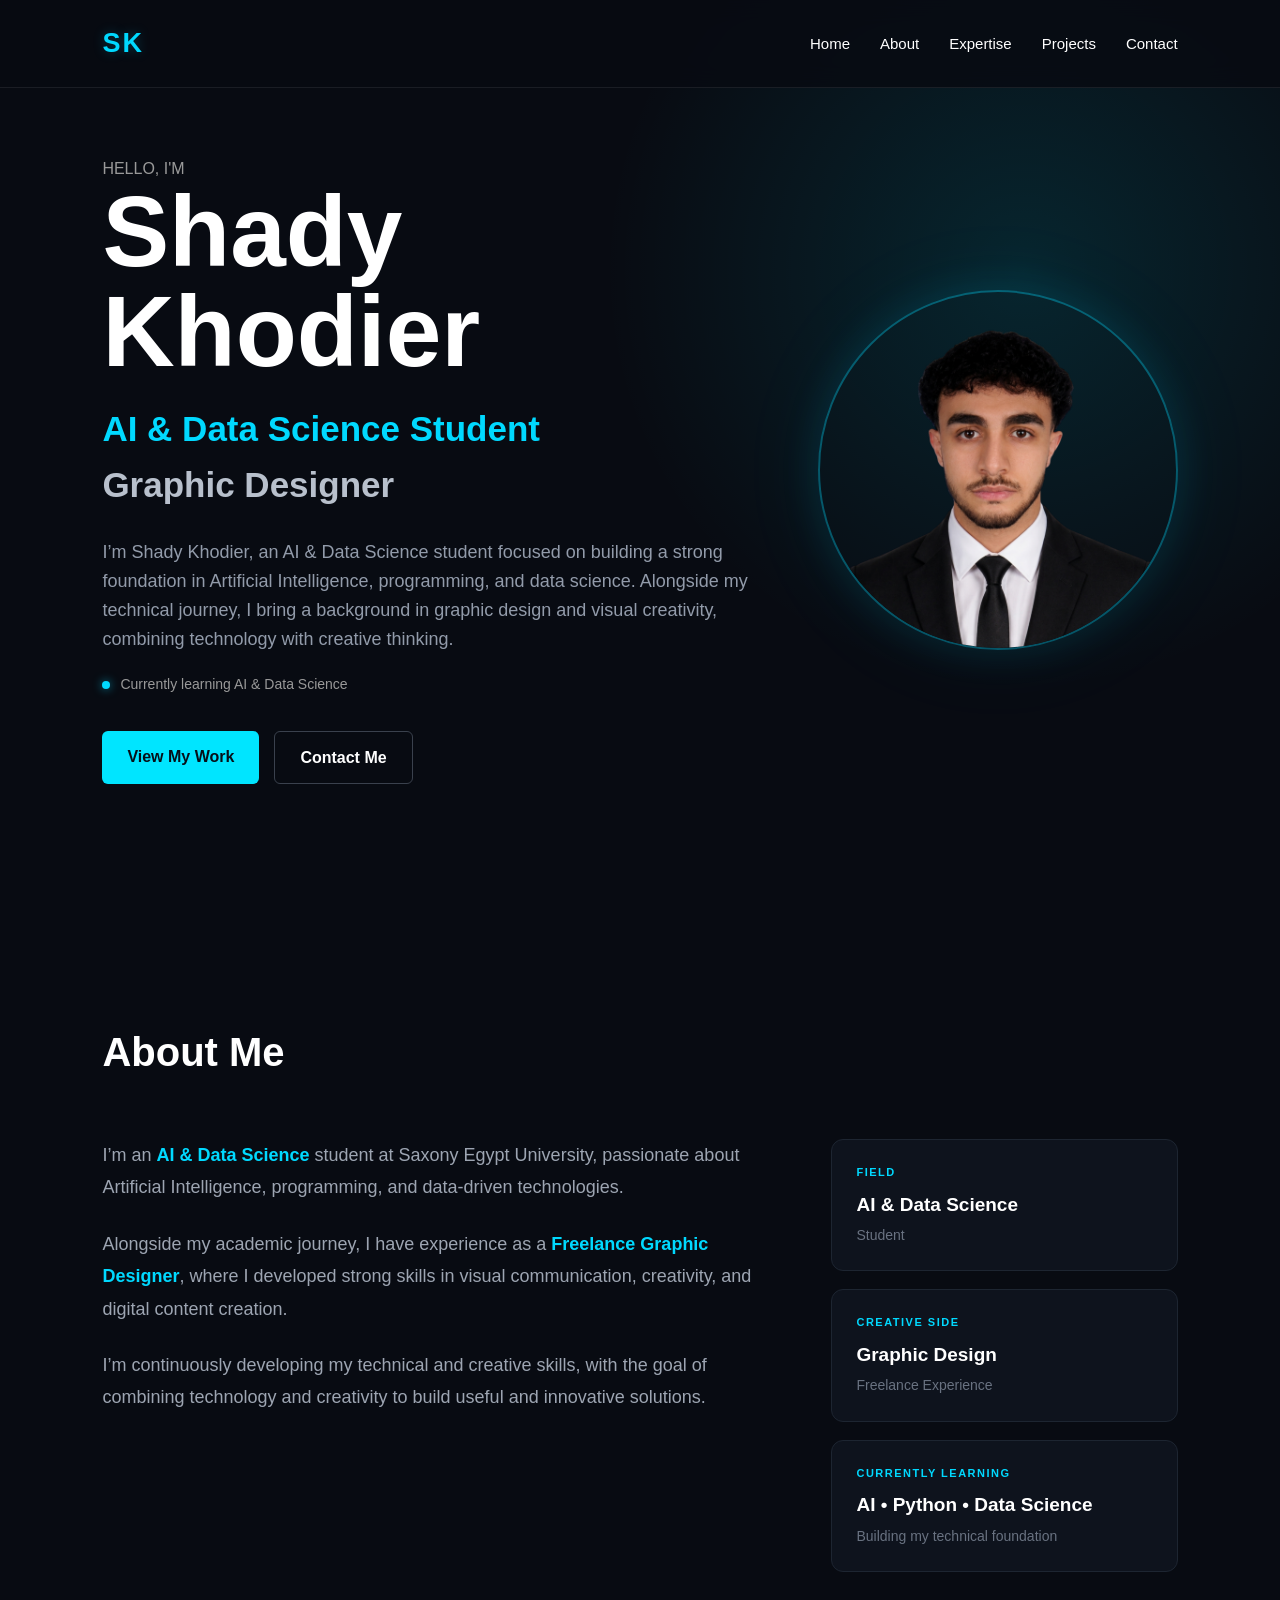
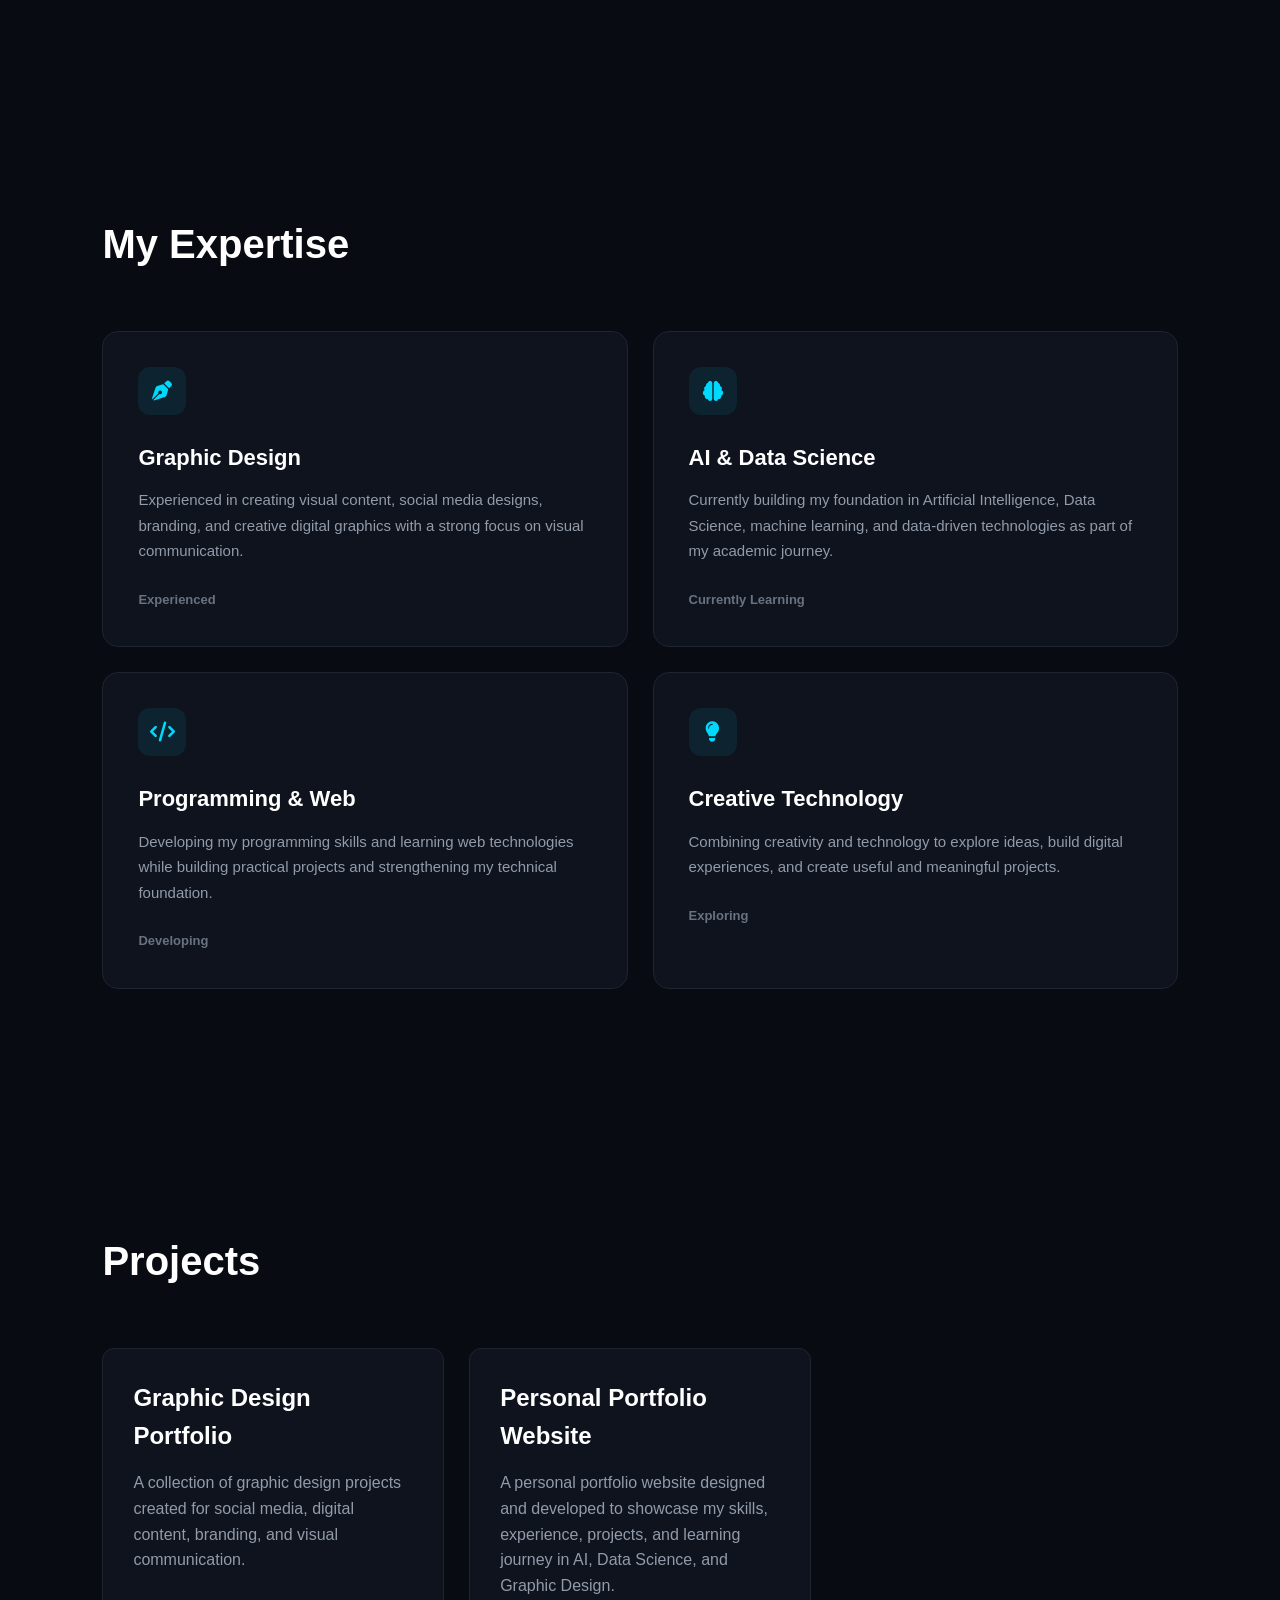
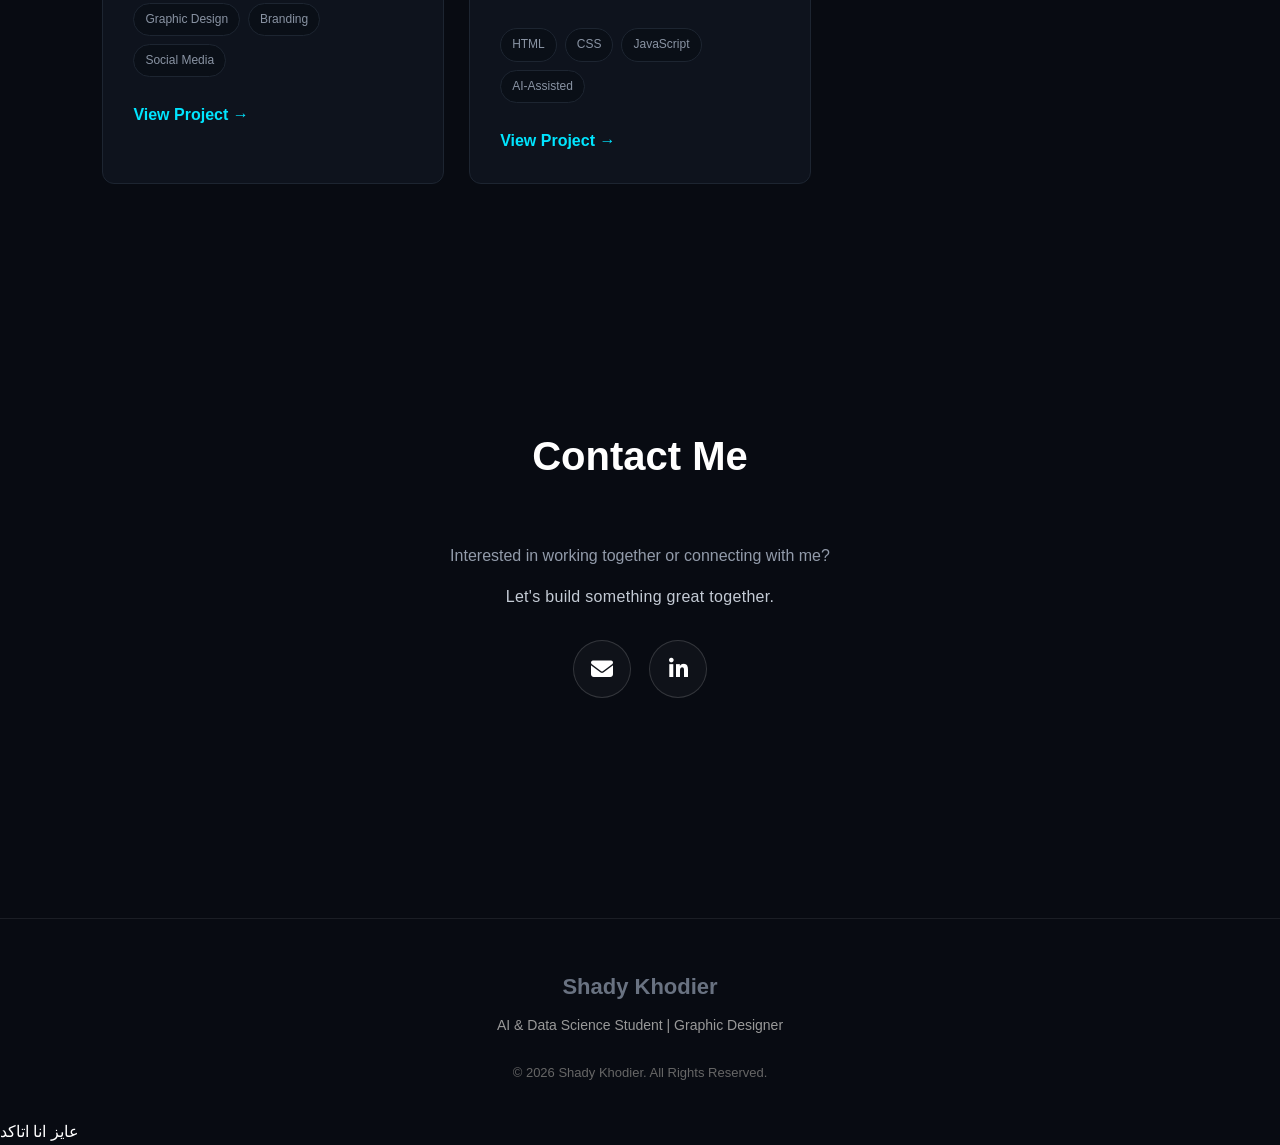
==== commit 35c174c6: "تعديل" ====
--- a/index.html
+++ b/index.html
@@ -377,7 +377,7 @@
 
     <script src="script.js"></script>
 
-عايز اتاكد
+عايز انا اتاكد
 
 </body>
 </html>
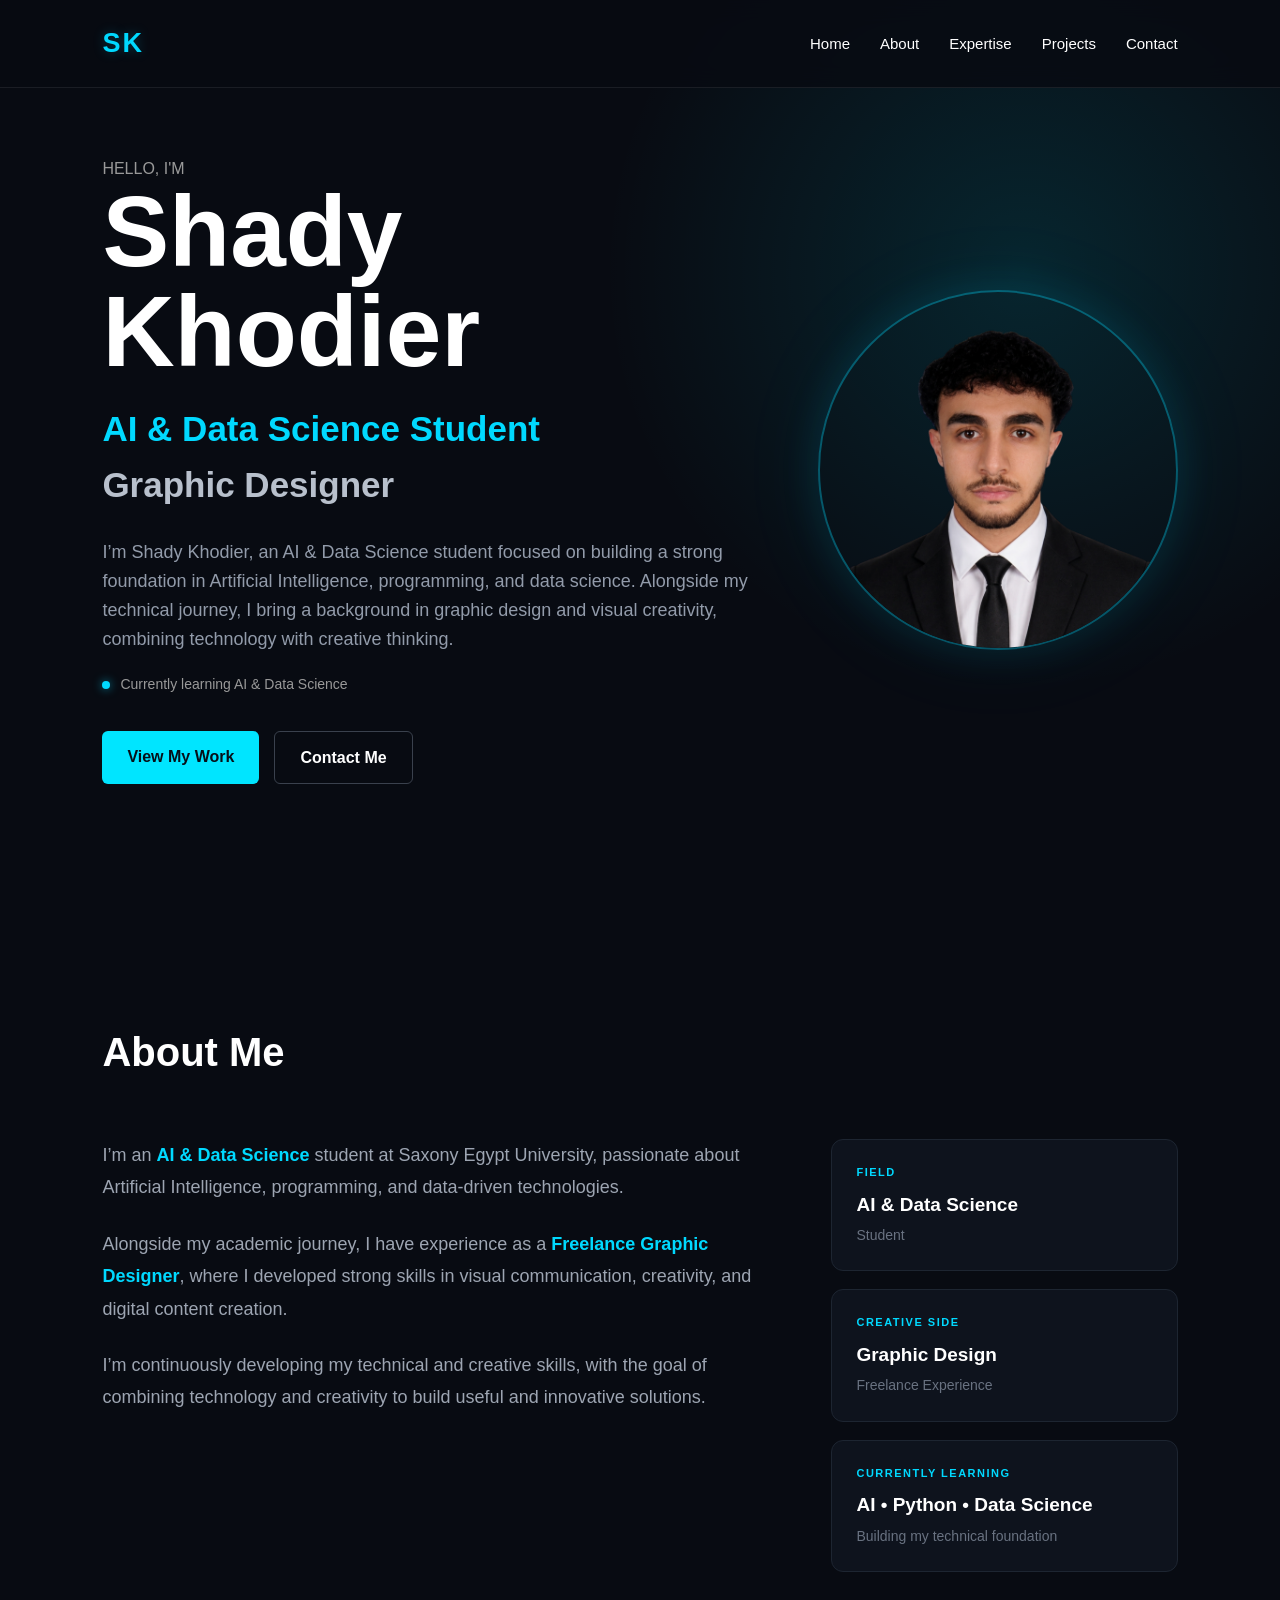
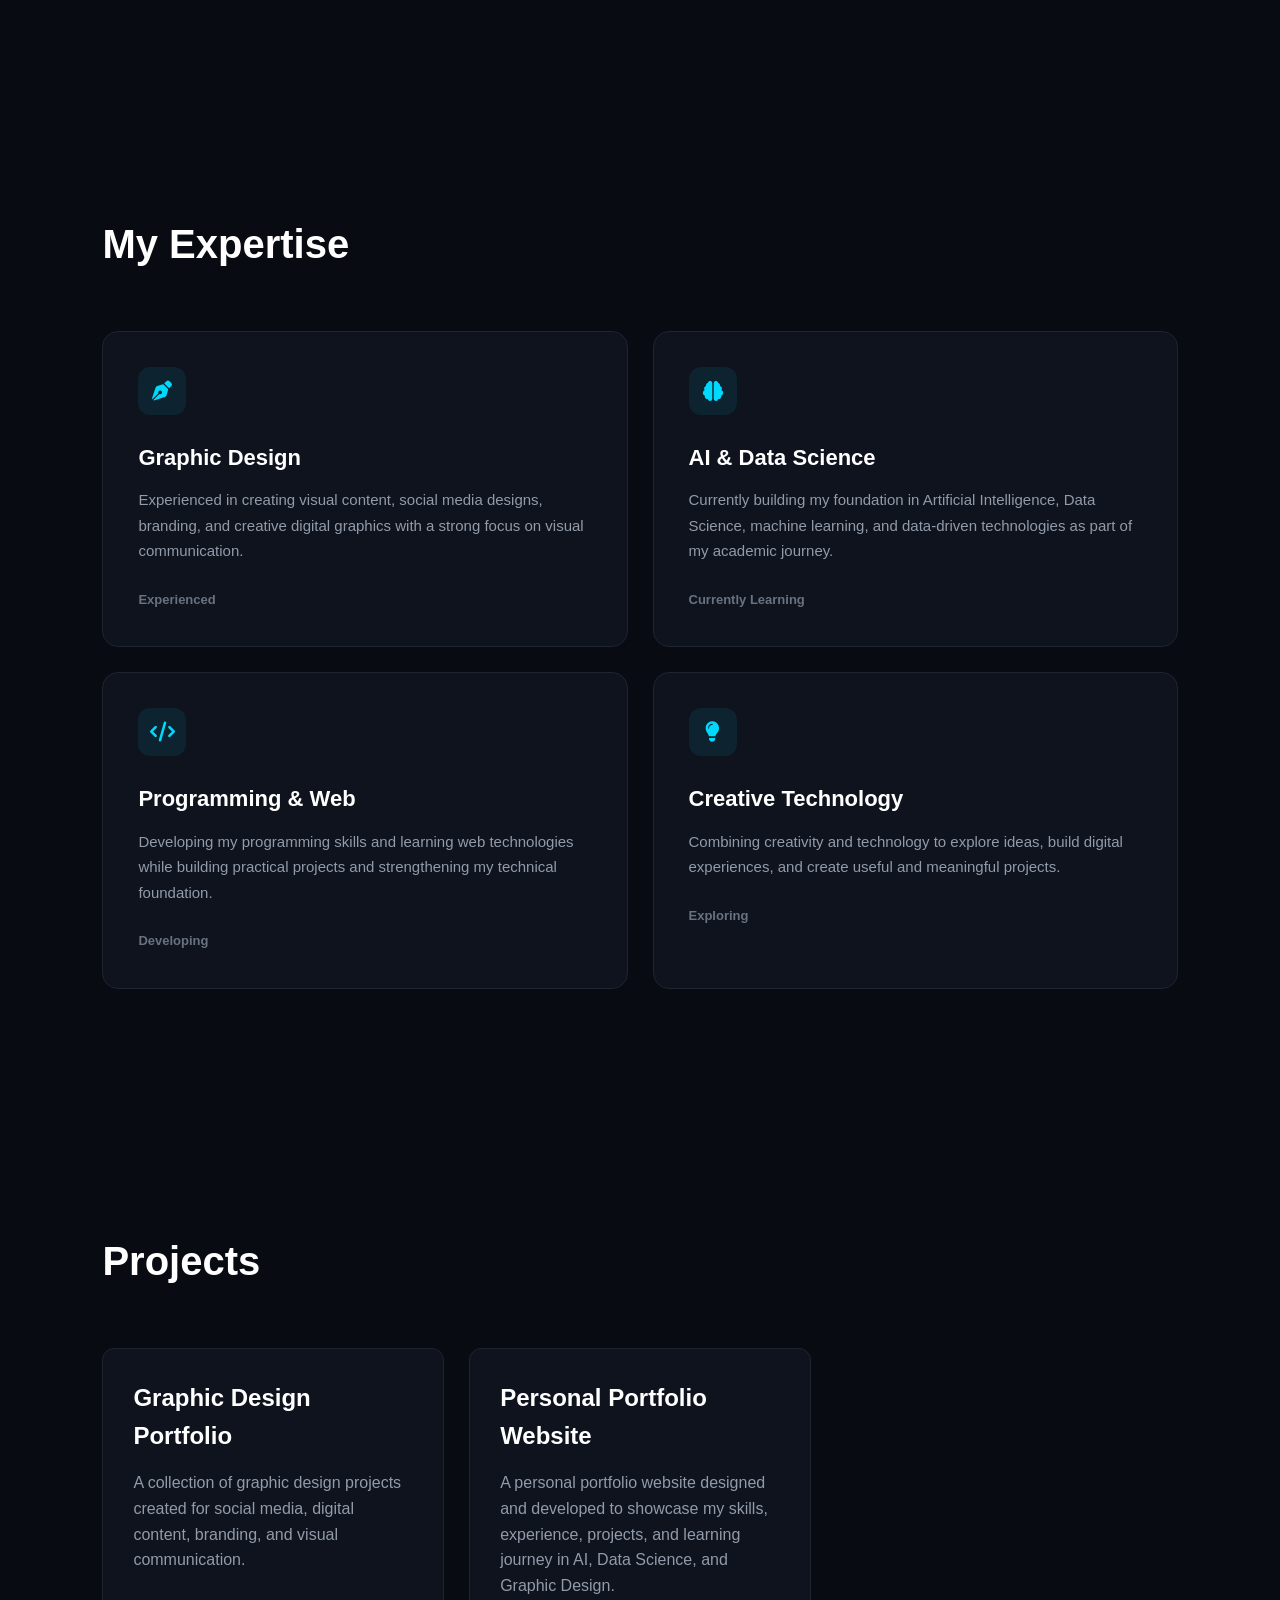
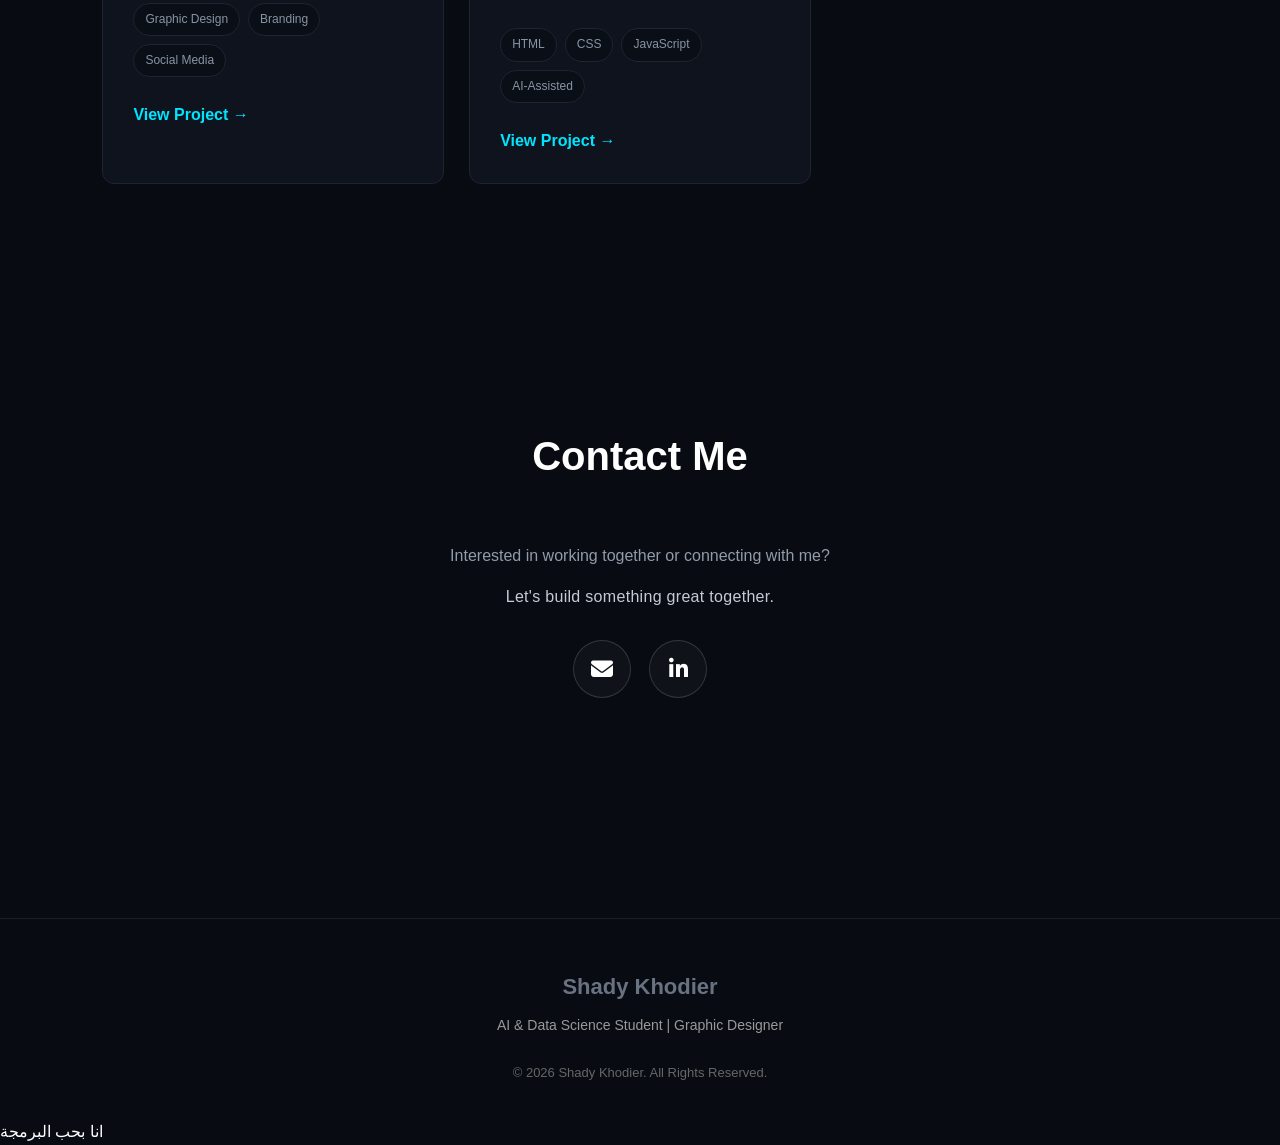
==== commit bec178e5: "Update index.html تعديل" ====
--- a/index.html
+++ b/index.html
@@ -377,7 +377,7 @@
 
     <script src="script.js"></script>
 
-عايز انا اتاكد
+    انا بحب البرمجة
 
 </body>
 </html>
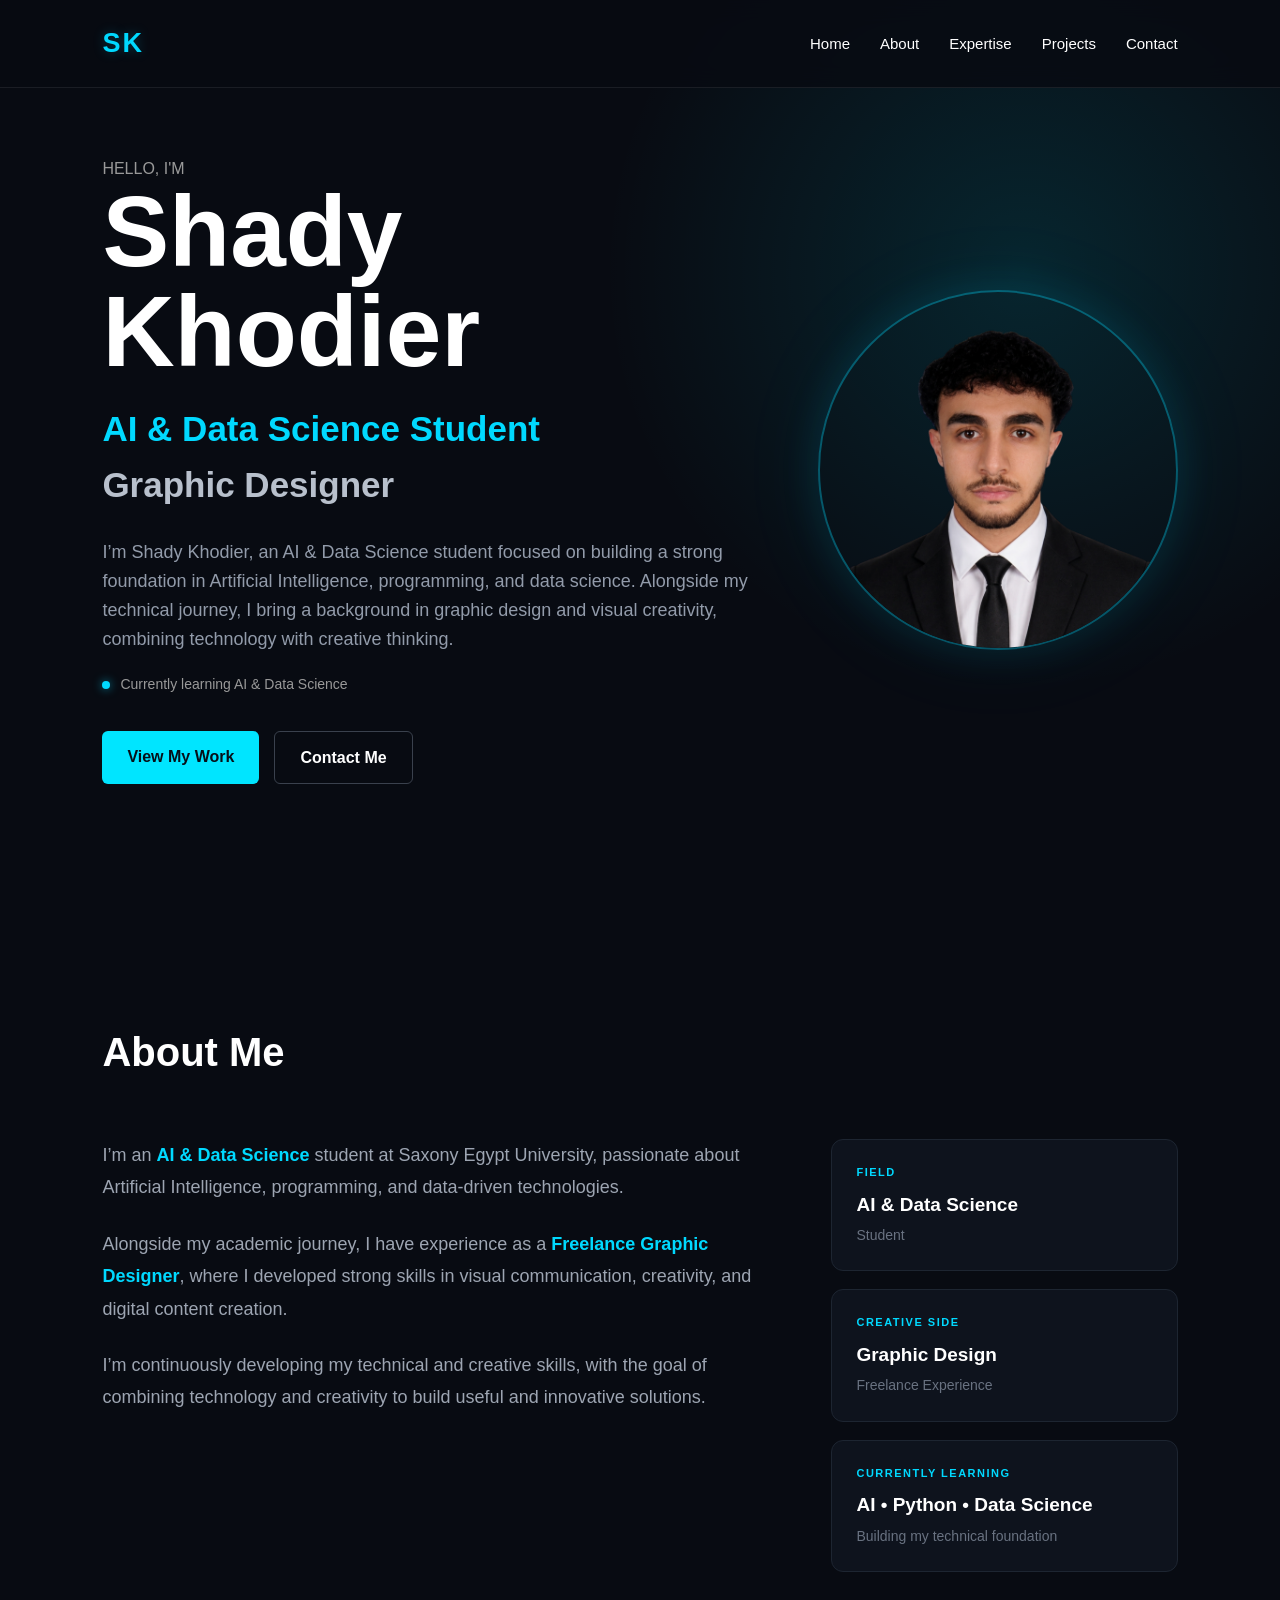
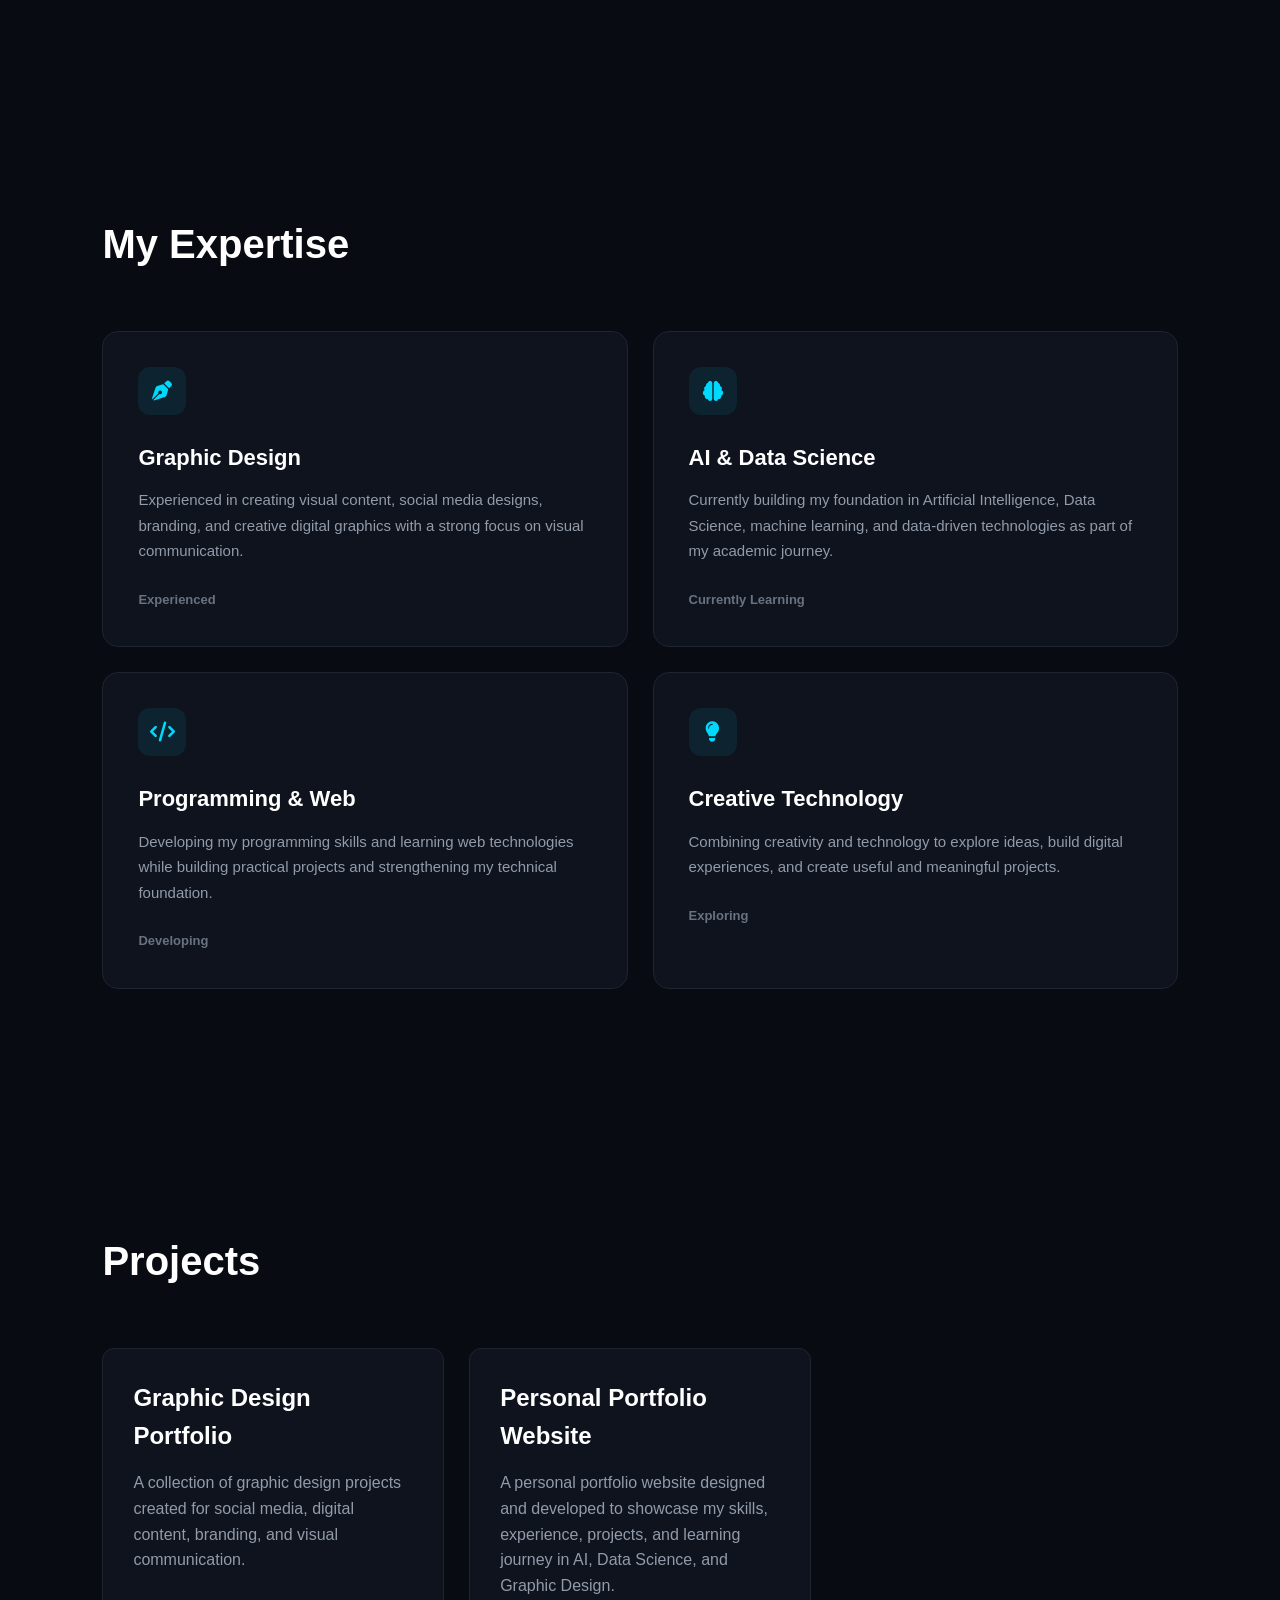
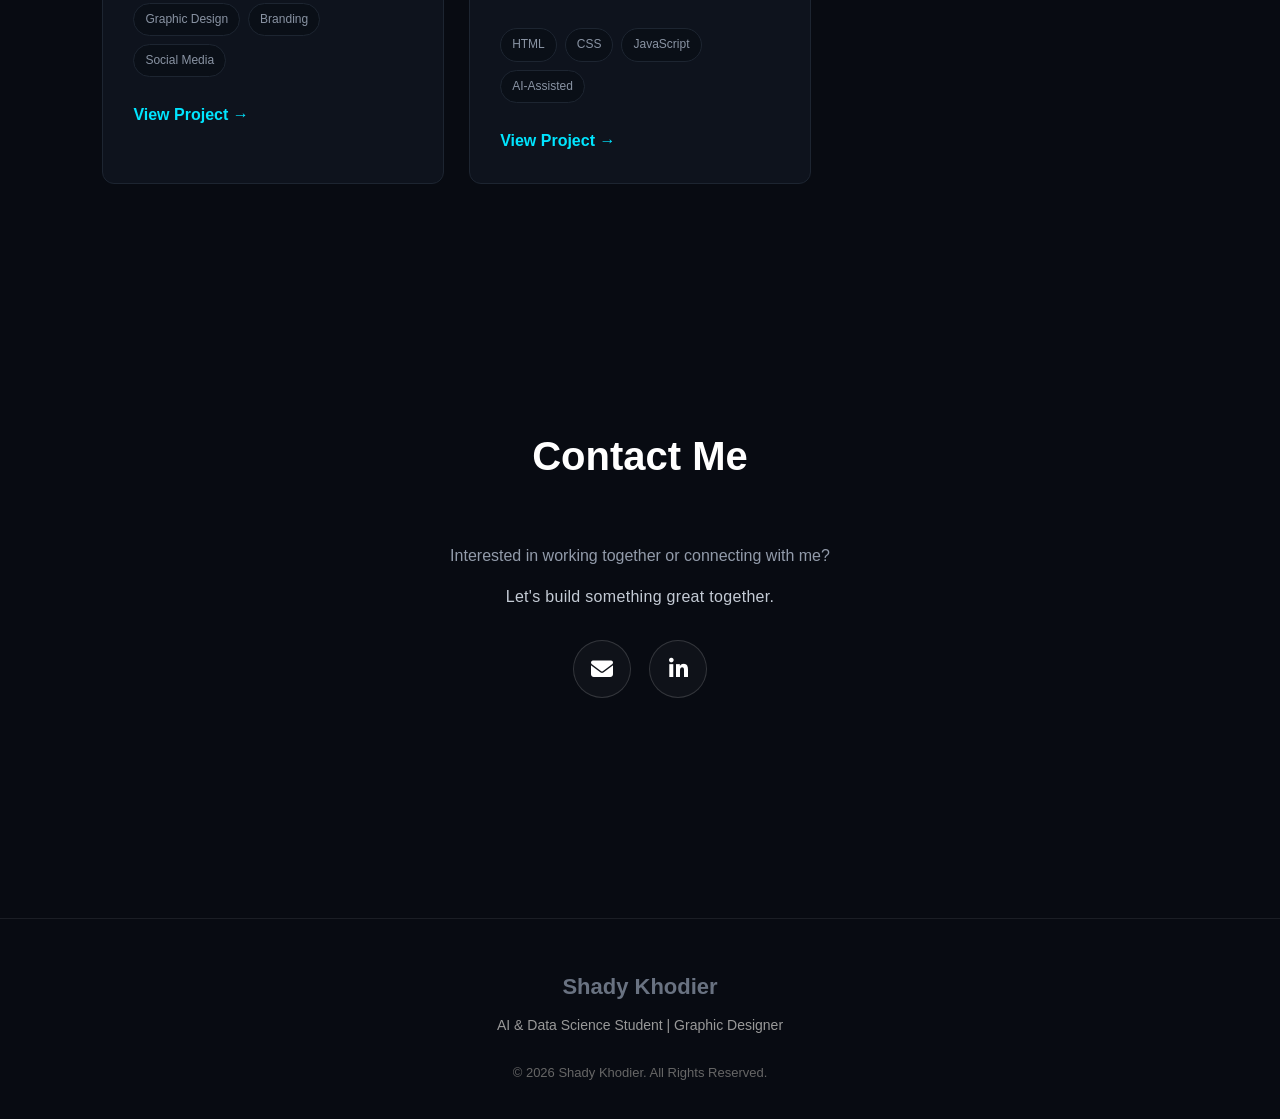
==== commit b7d165cb: "Update index.html" ====
--- a/index.html
+++ b/index.html
@@ -377,7 +377,7 @@
 
     <script src="script.js"></script>
 
-    انا بحب البرمجة
+
 
 </body>
 </html>
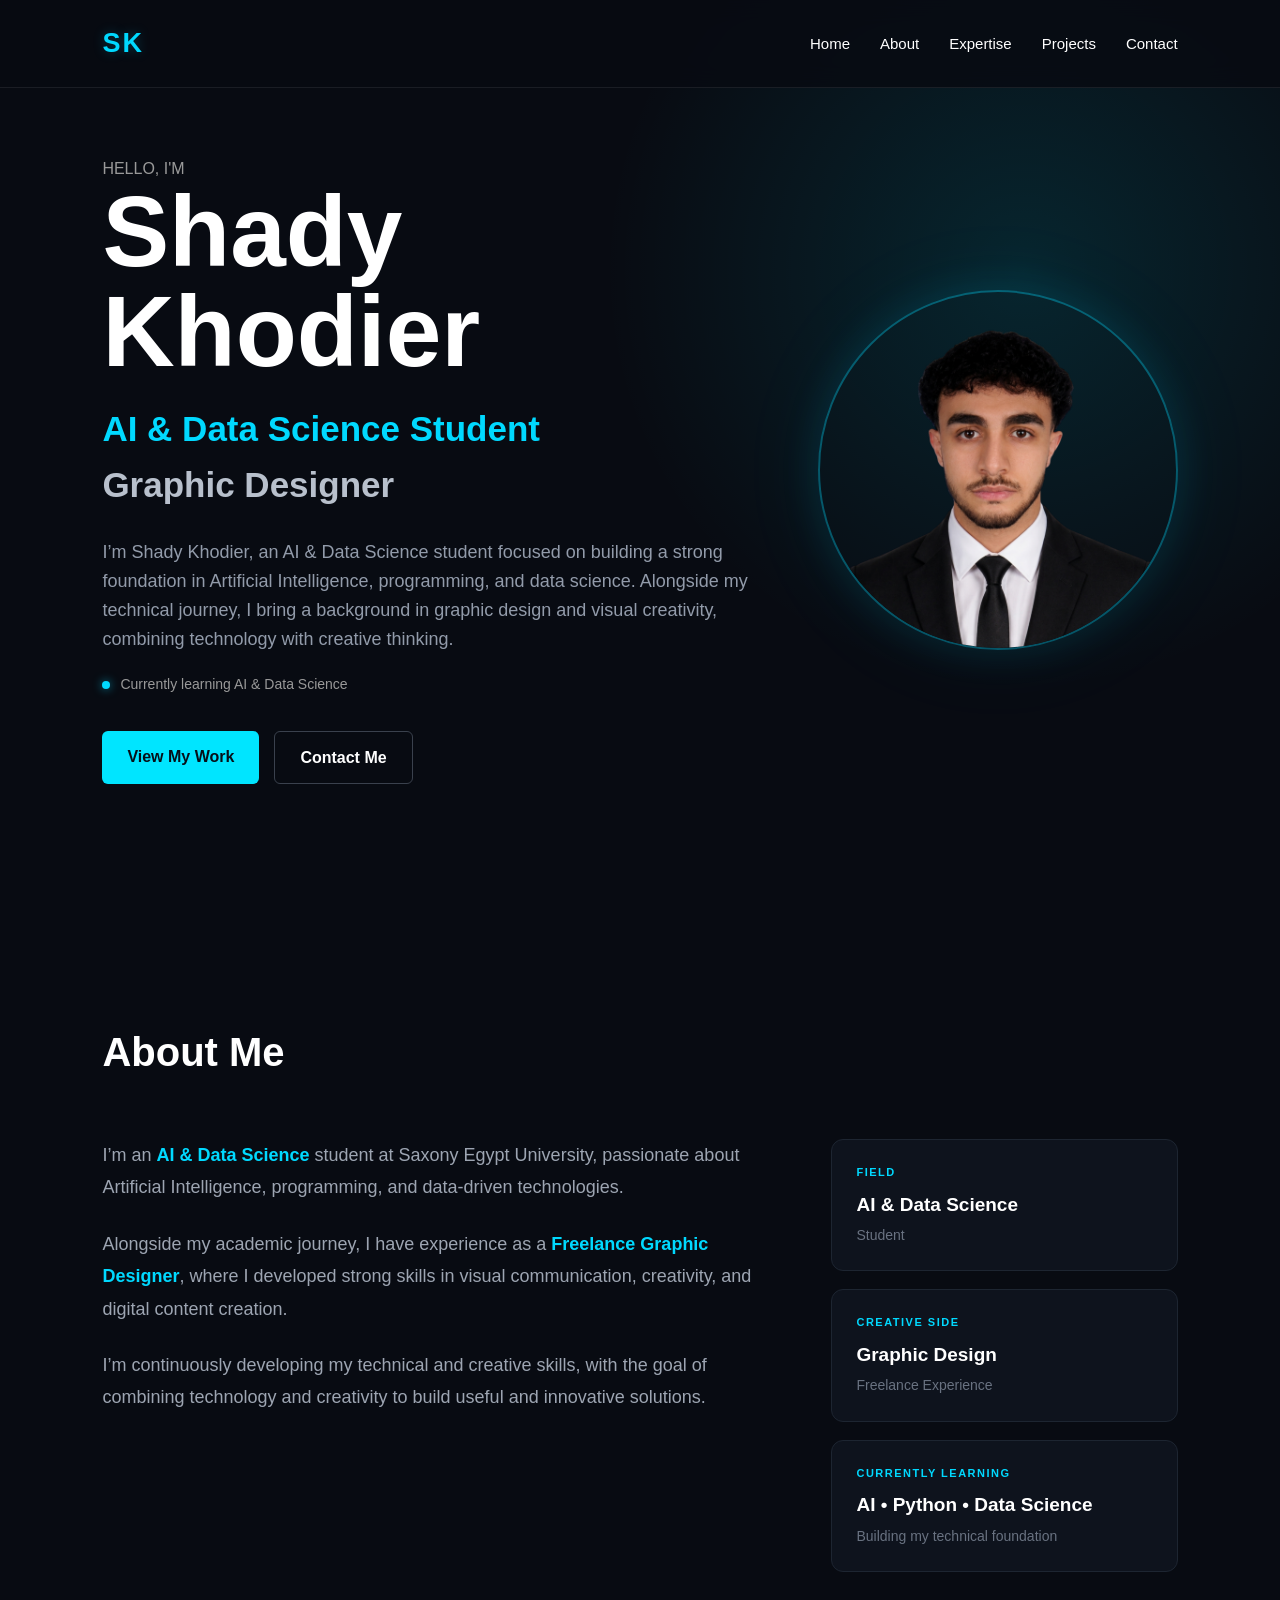
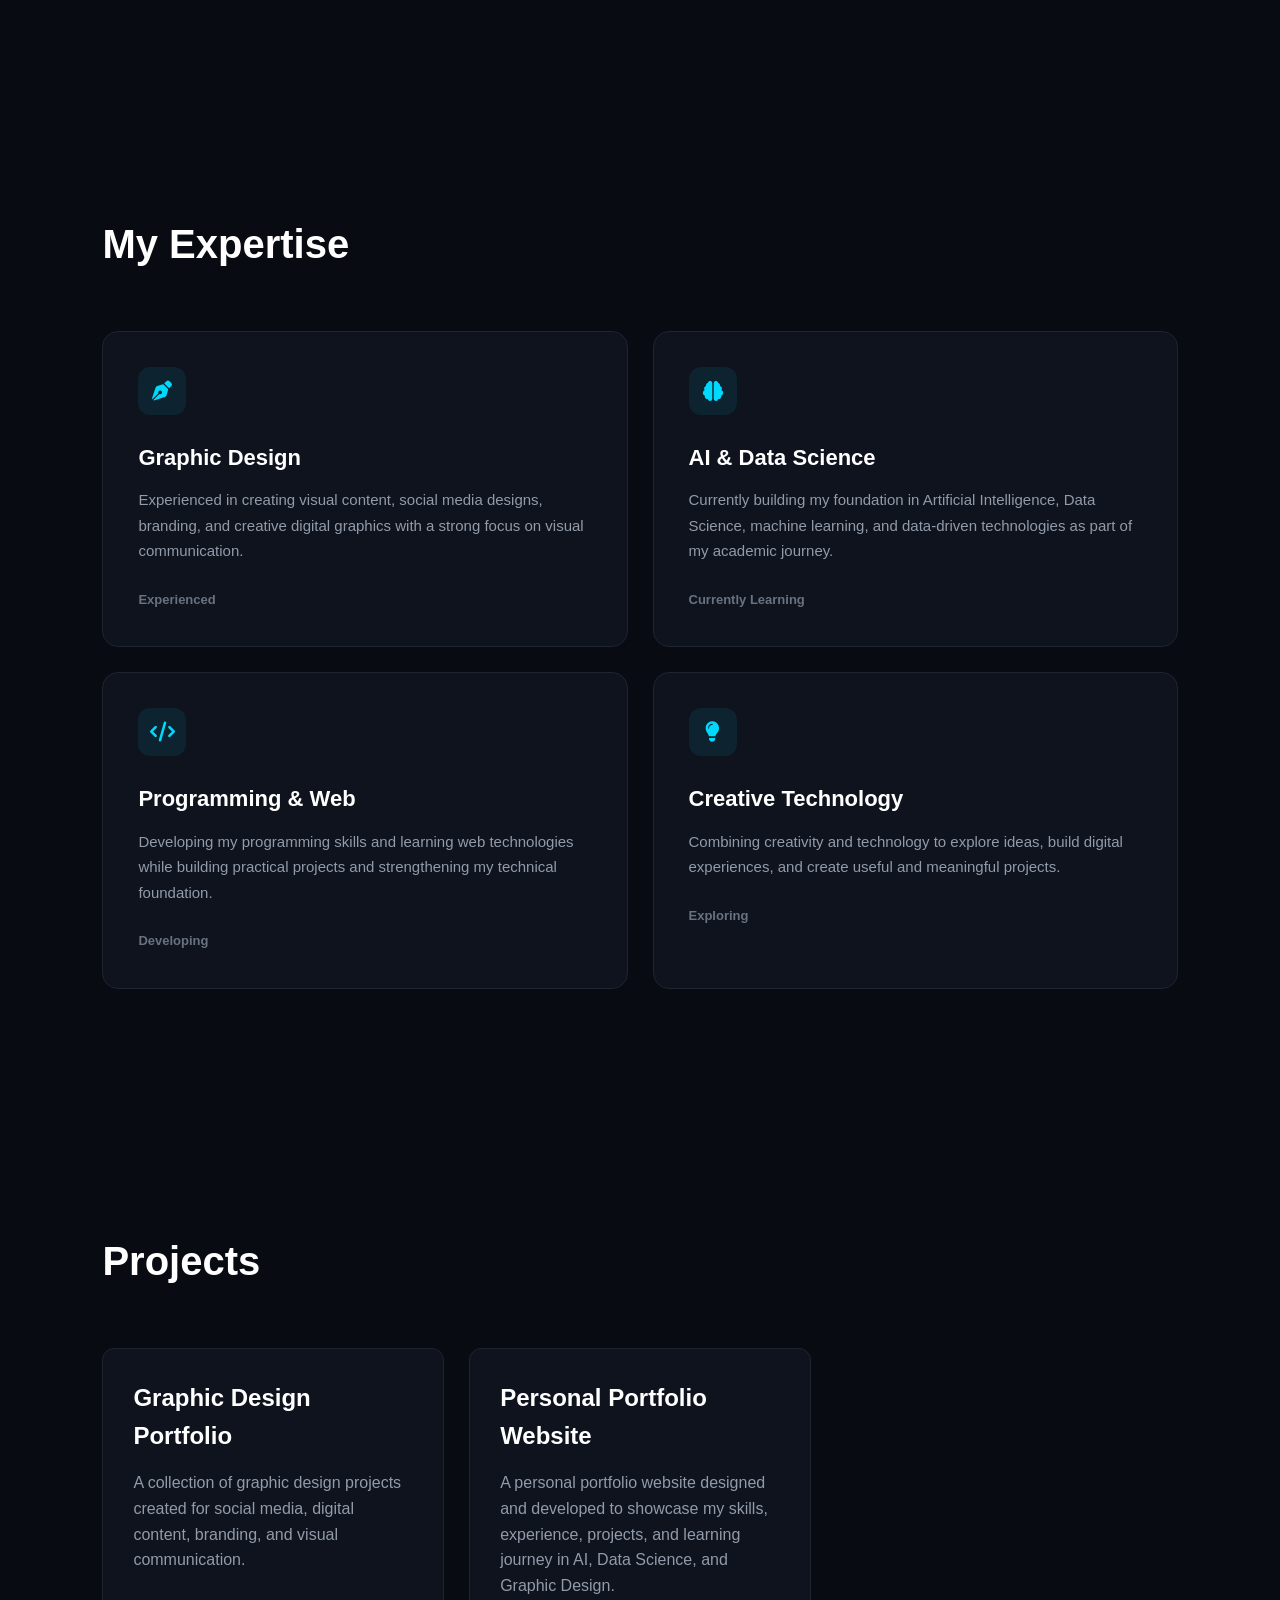
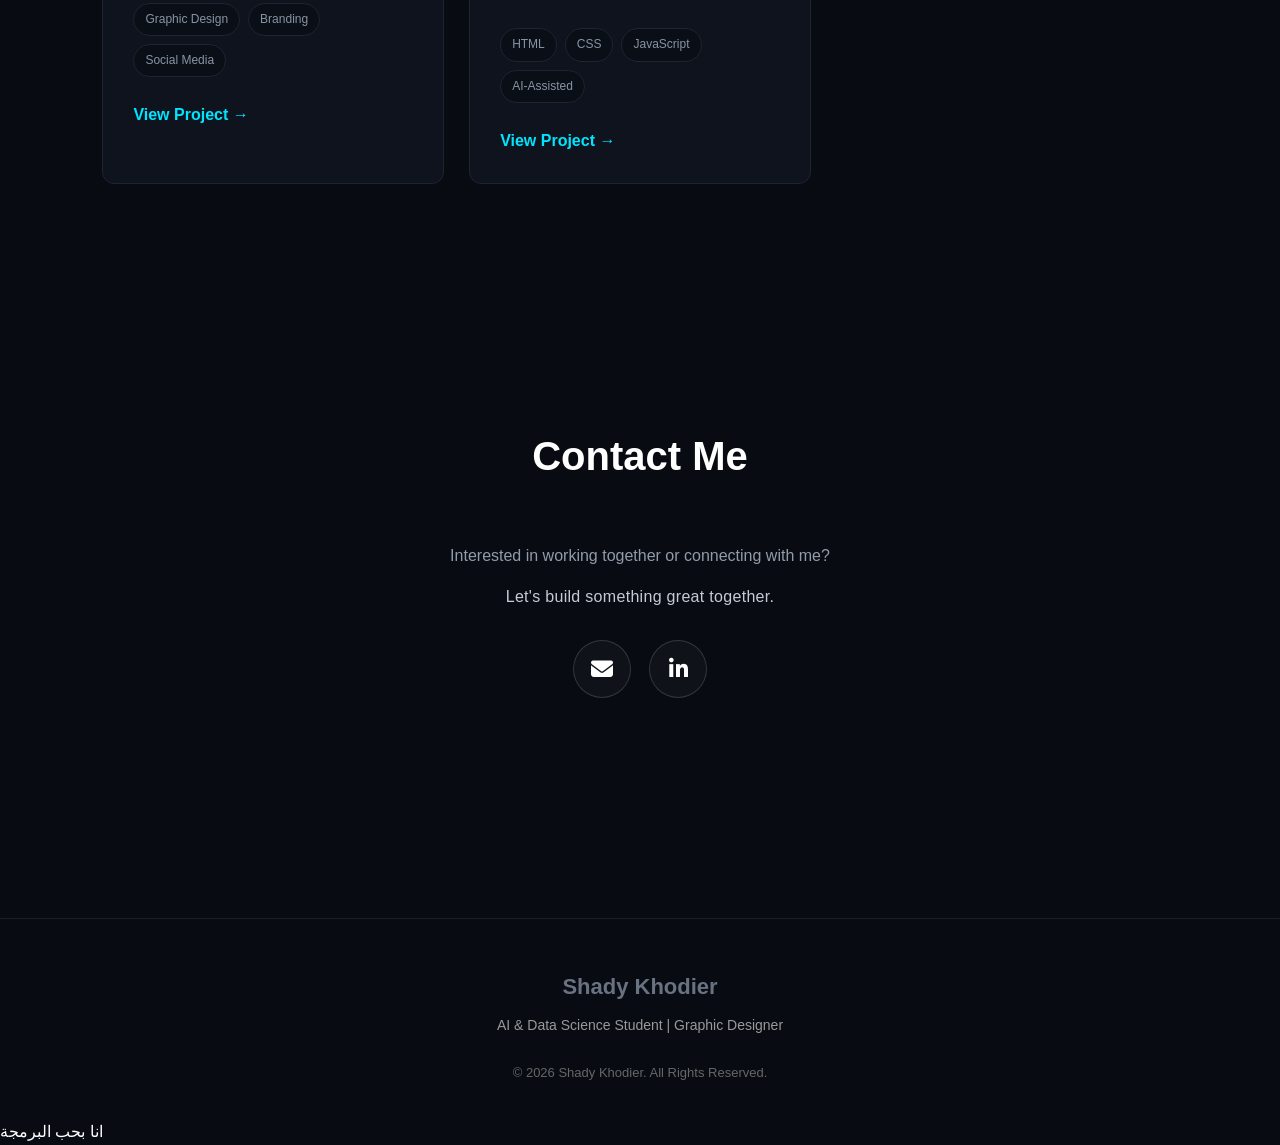
==== commit dc4e0235: "Merge branch 'main' of https://github.com/Shady-Khodier/shady-portfolio" ====
--- a/index.html
+++ b/index.html
@@ -4,13 +4,28 @@
     <meta charset="UTF-8">
     <meta name="viewport" content="width=device-width, initial-scale=1.0">
 
-    <title>Shady Khodier | Portfolio</title>
+    <title>Shady Khodier | Software Developer & Web Specialist</title>
 <meta name="google-site-verification" content="KczdoAHq66aQxVwwNg5sdXJlQKTDKPggame32g6WT70" />
+
+<meta name="description" content="الموقع الرسمي لشادي خضير | Official website and portfolio of Shady Khodier. Showcases projects, software engineering skills, and contact details.">
+    
     <link rel="icon" type="image/png" href="shady.png">
     <link rel="stylesheet" href="style.css">
 
 <!-- Font Awesome Icons -->
 <link rel="stylesheet" href="https://cdnjs.cloudflare.com/ajax/libs/font-awesome/6.5.2/css/all.min.css">
+<script type="application/ld+json">
+{
+  "@context": "https://schema.org",
+  "@type": "Person",
+ "name": "Shady Khodier (شادي خضير)",
+  "url": "https://shady-khodier.github.io/shady-portfolio/",
+  "jobTitle": "Software Developer",
+  "sameAs": [
+    "https://github.com/Shady-Khodier"
+  ]
+}
+</script>
 </head>
 
 <body>
@@ -377,7 +392,7 @@
 
     <script src="script.js"></script>
 
-
+    انا بحب البرمجة
 
 </body>
 </html>
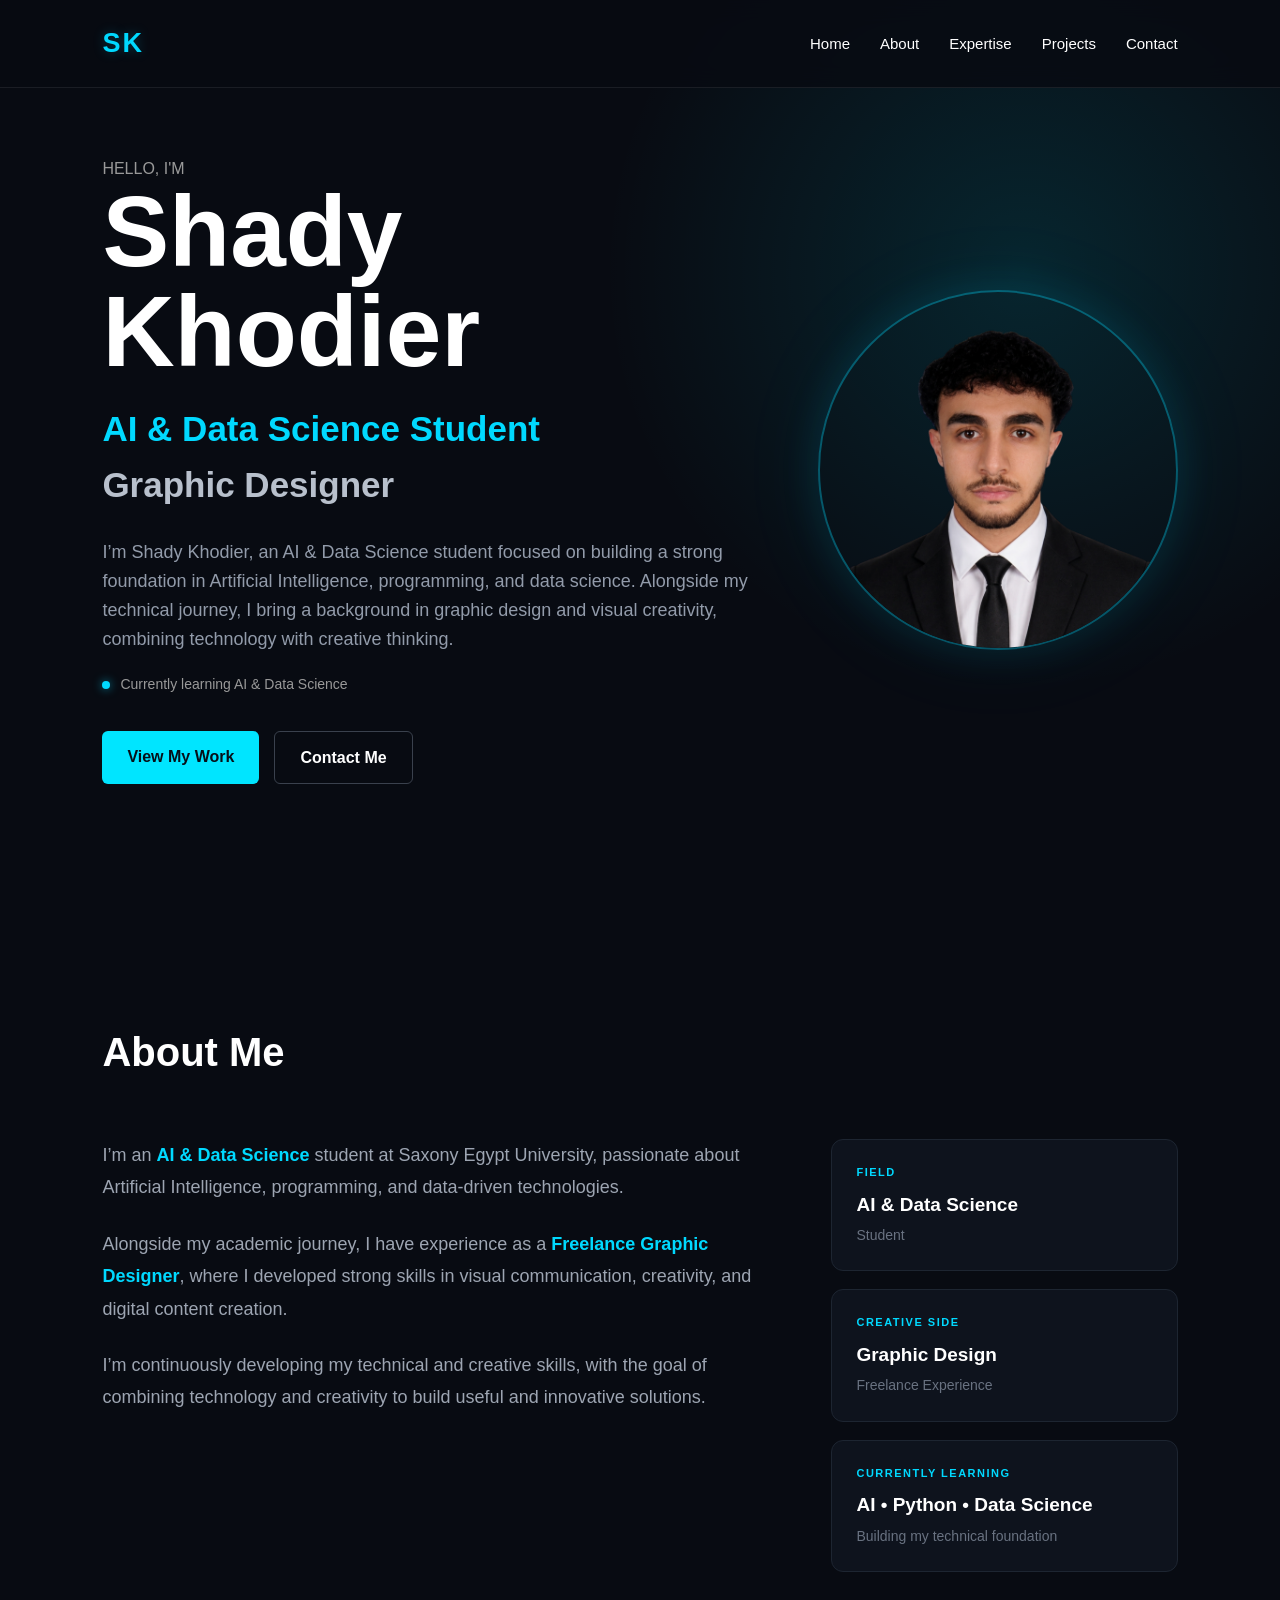
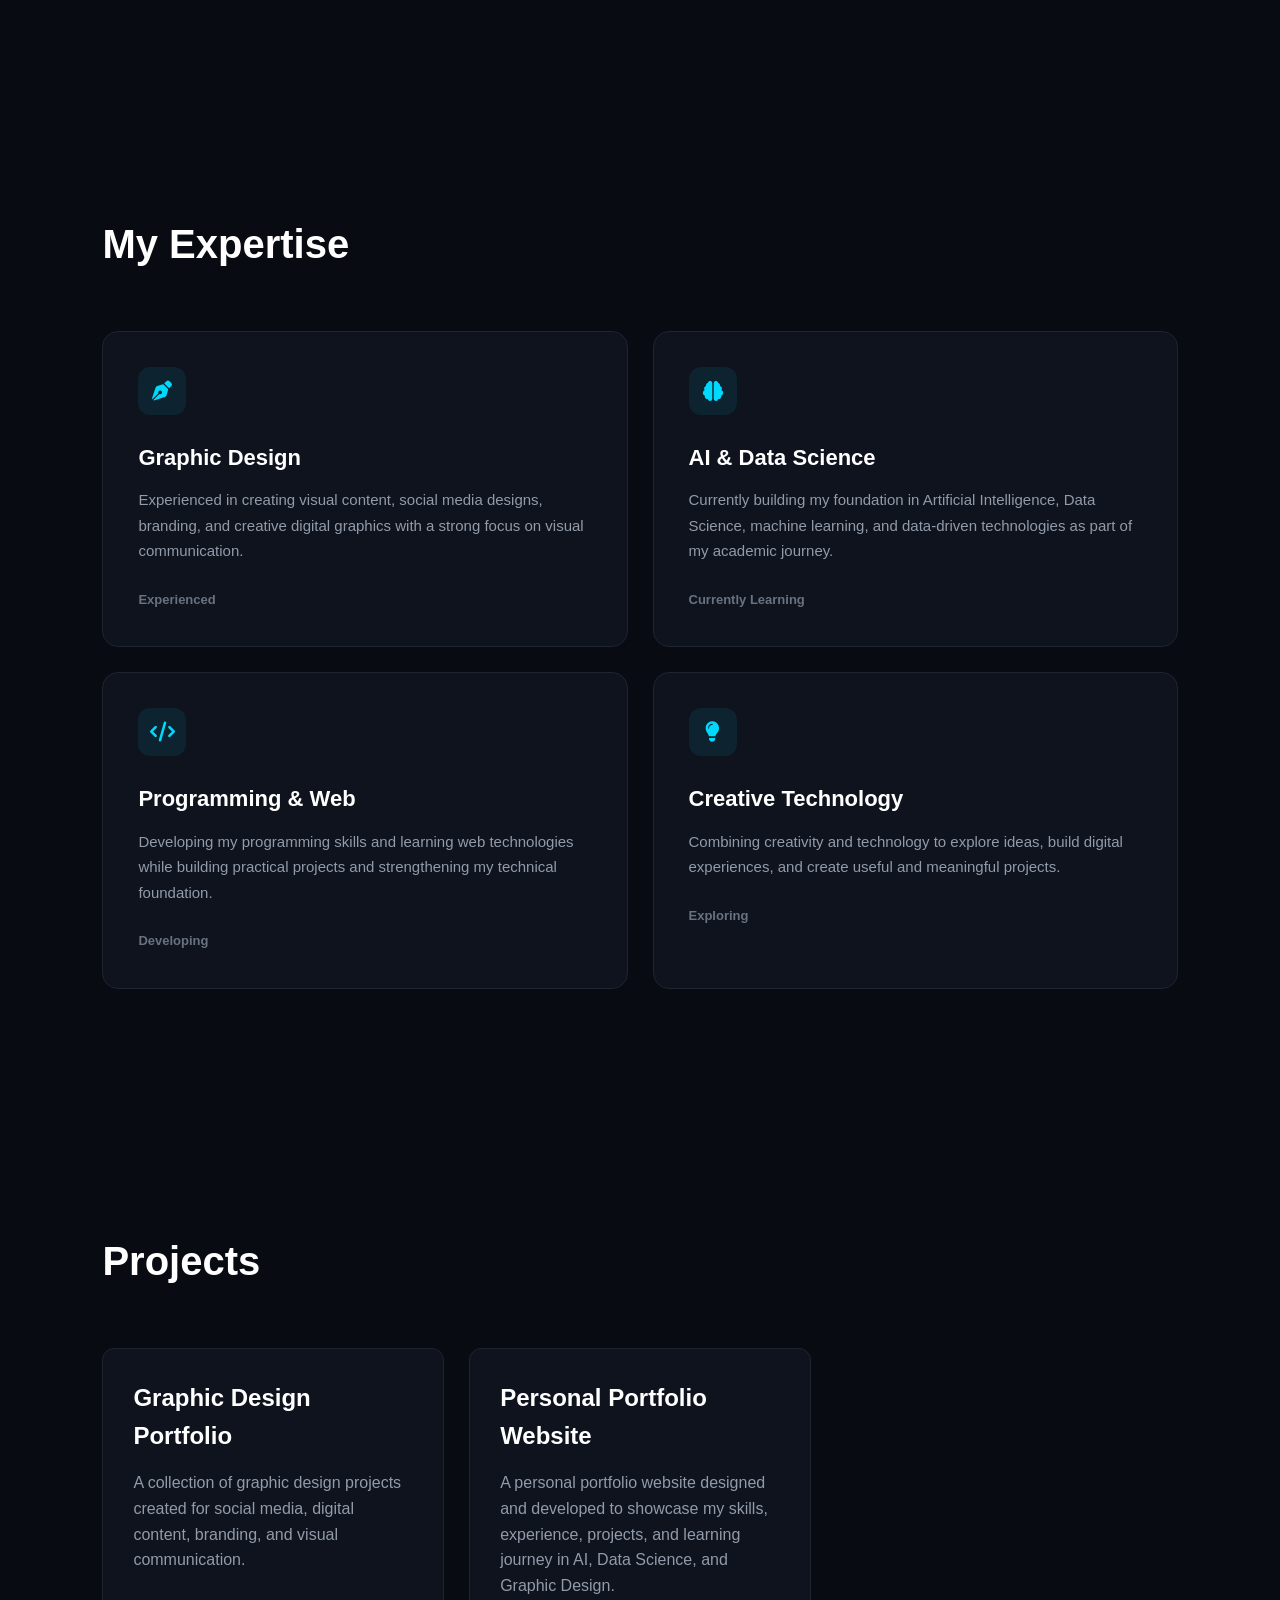
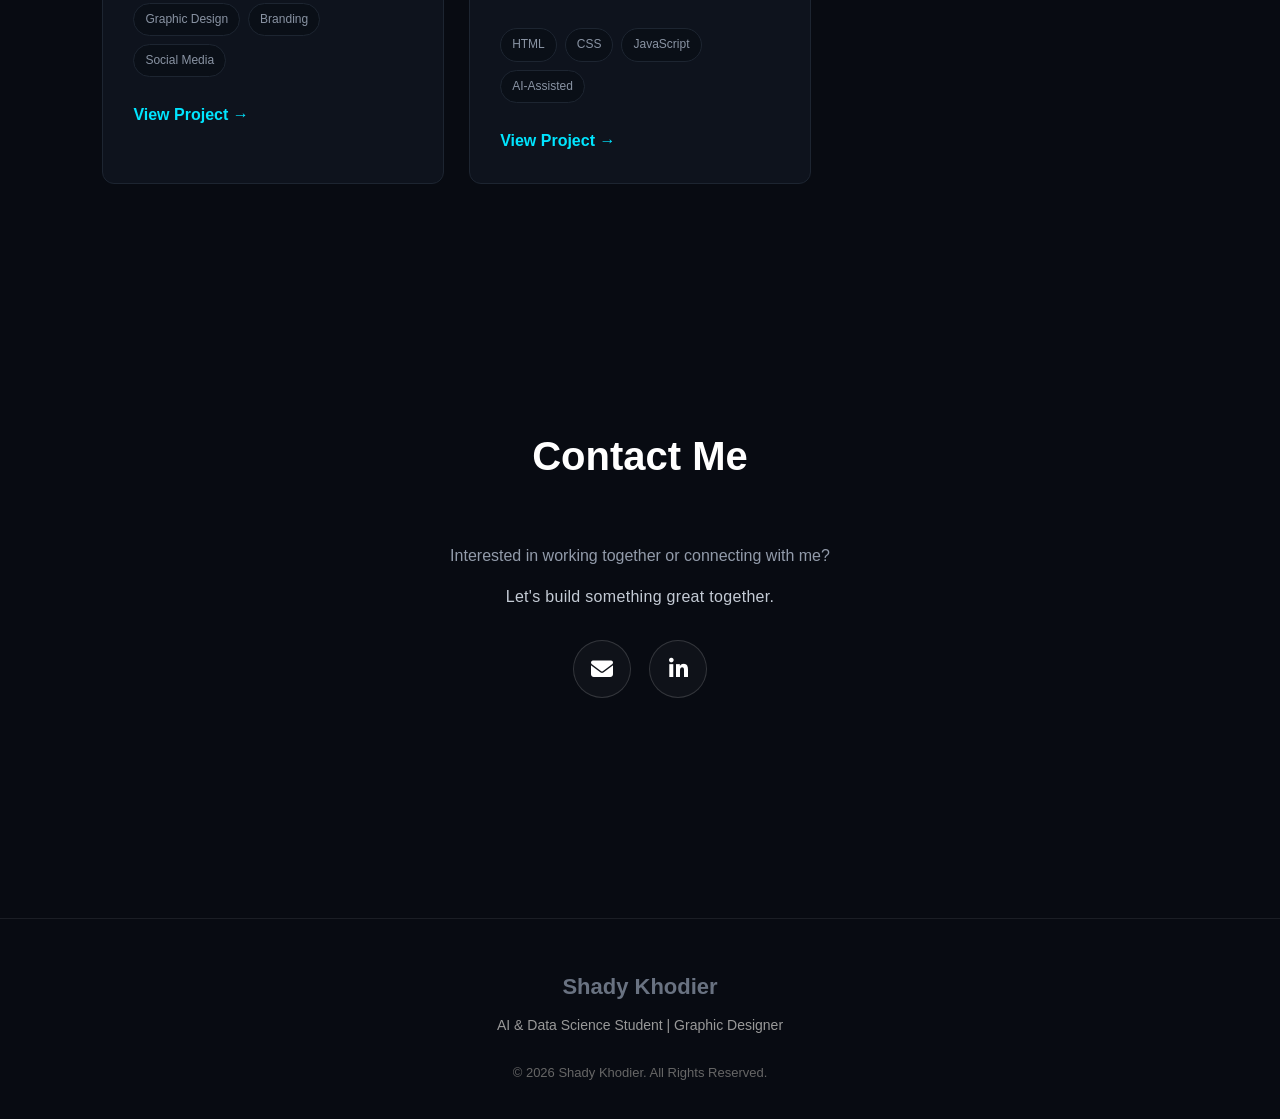
==== commit 3c995a83: "Update index.html" ====
--- a/index.html
+++ b/index.html
@@ -9,6 +9,7 @@
 
 <meta name="description" content="الموقع الرسمي لشادي خضير | Official website and portfolio of Shady Khodier. Showcases projects, software engineering skills, and contact details.">
     
+
     <link rel="icon" type="image/png" href="shady.png">
     <link rel="stylesheet" href="style.css">
 
@@ -392,7 +393,7 @@
 
     <script src="script.js"></script>
 
-    انا بحب البرمجة
+   
 
 </body>
 </html>
